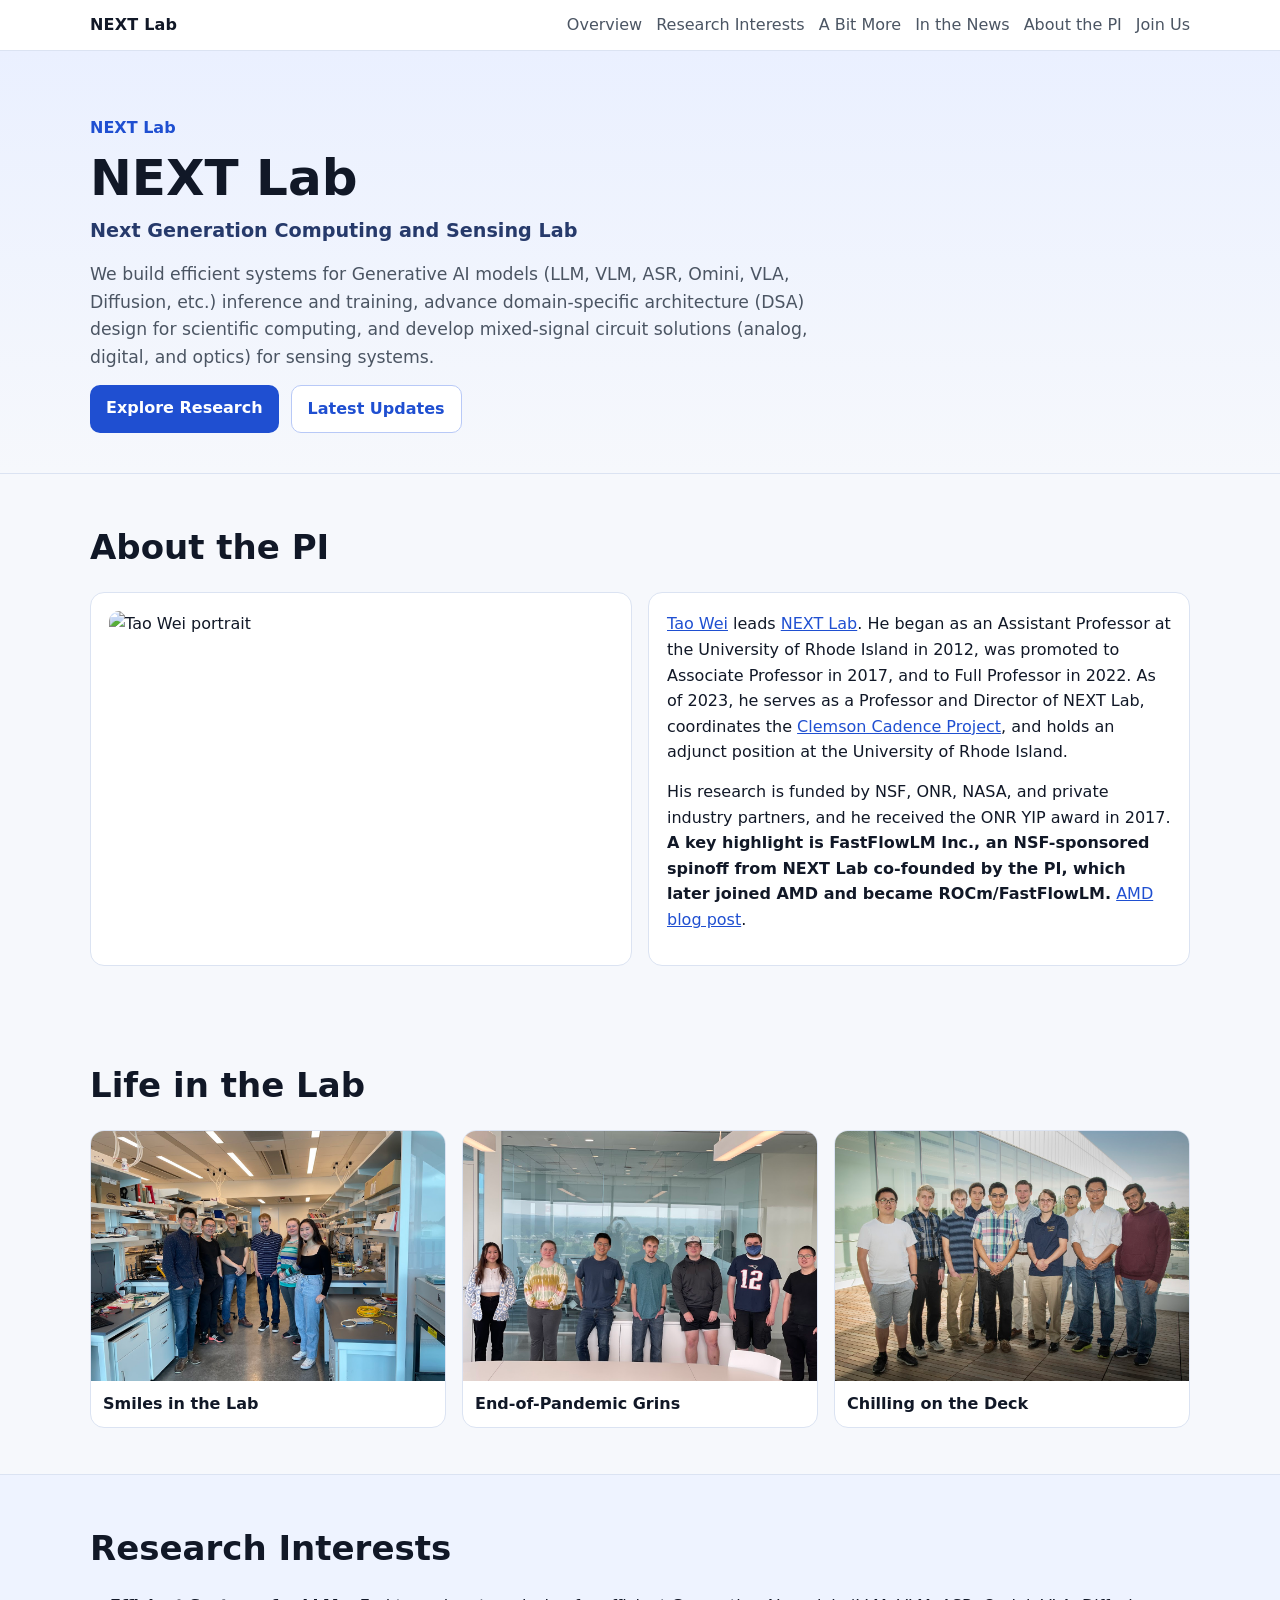
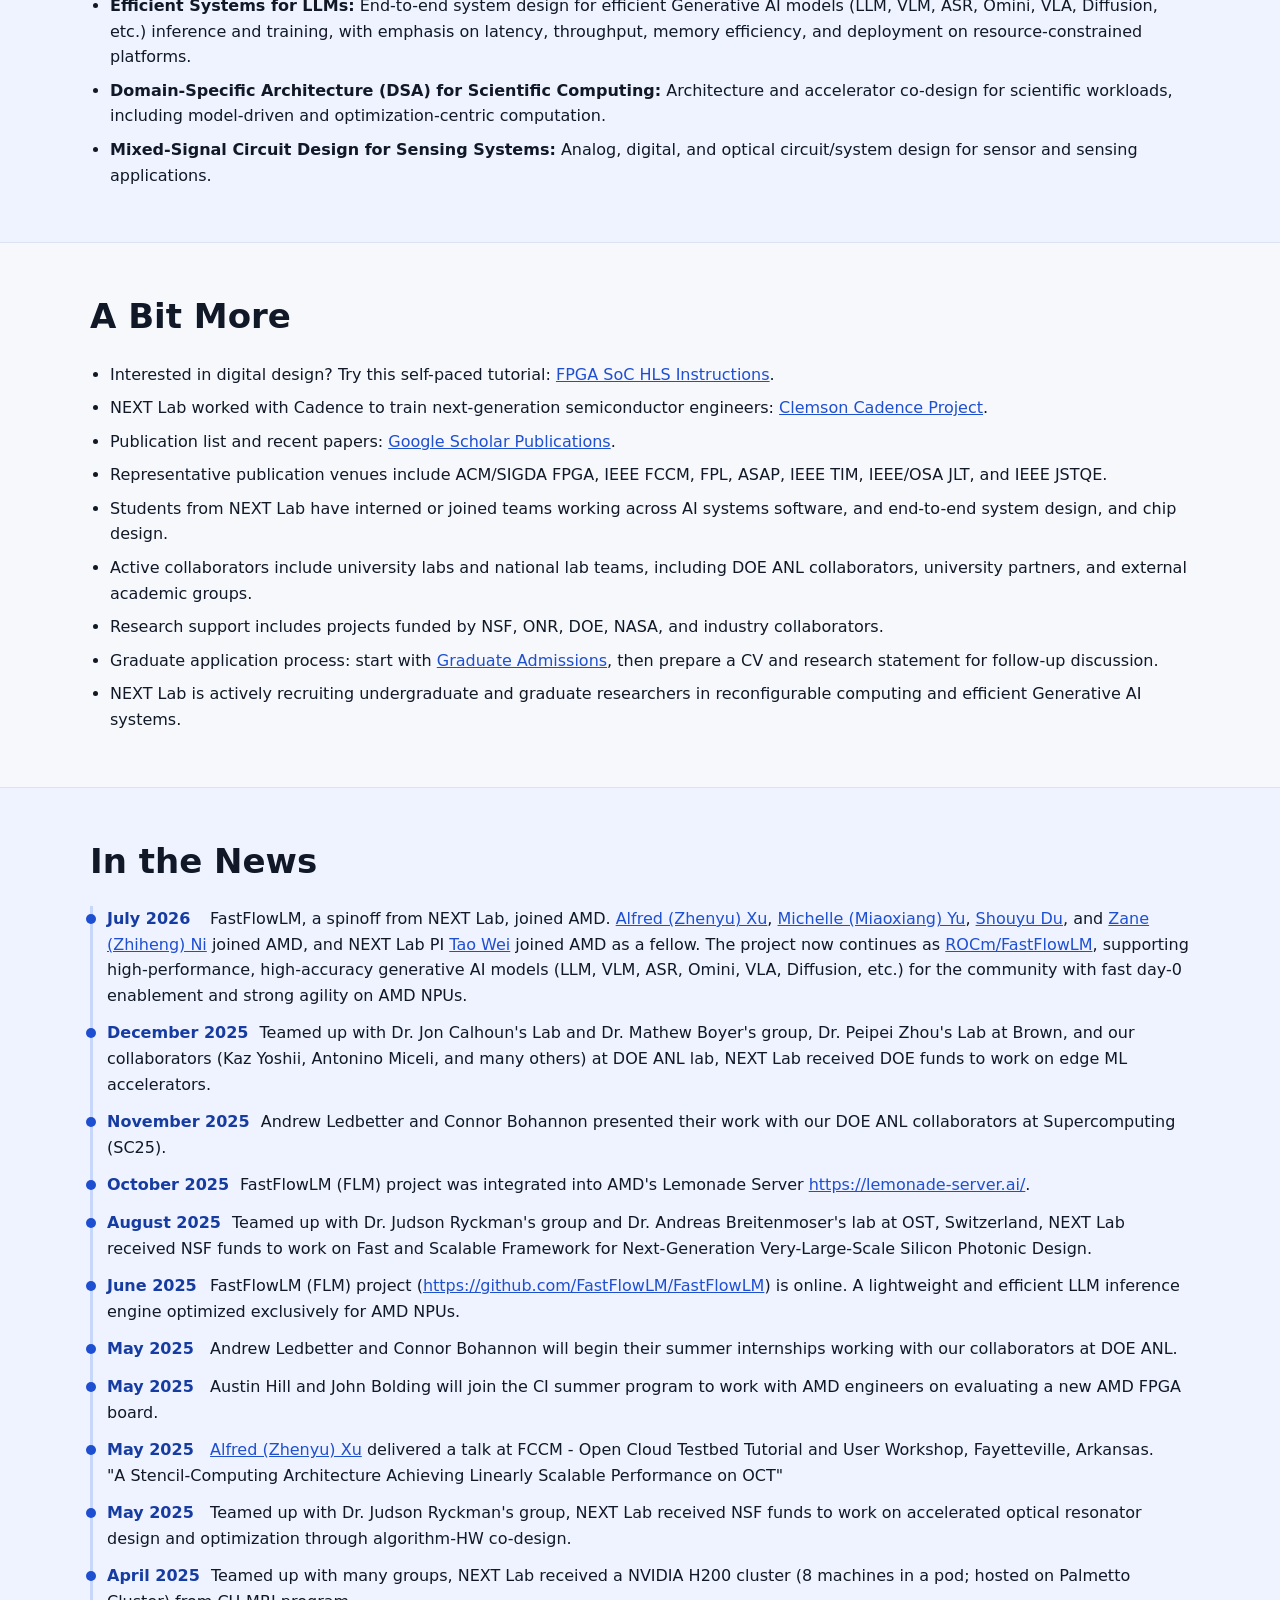
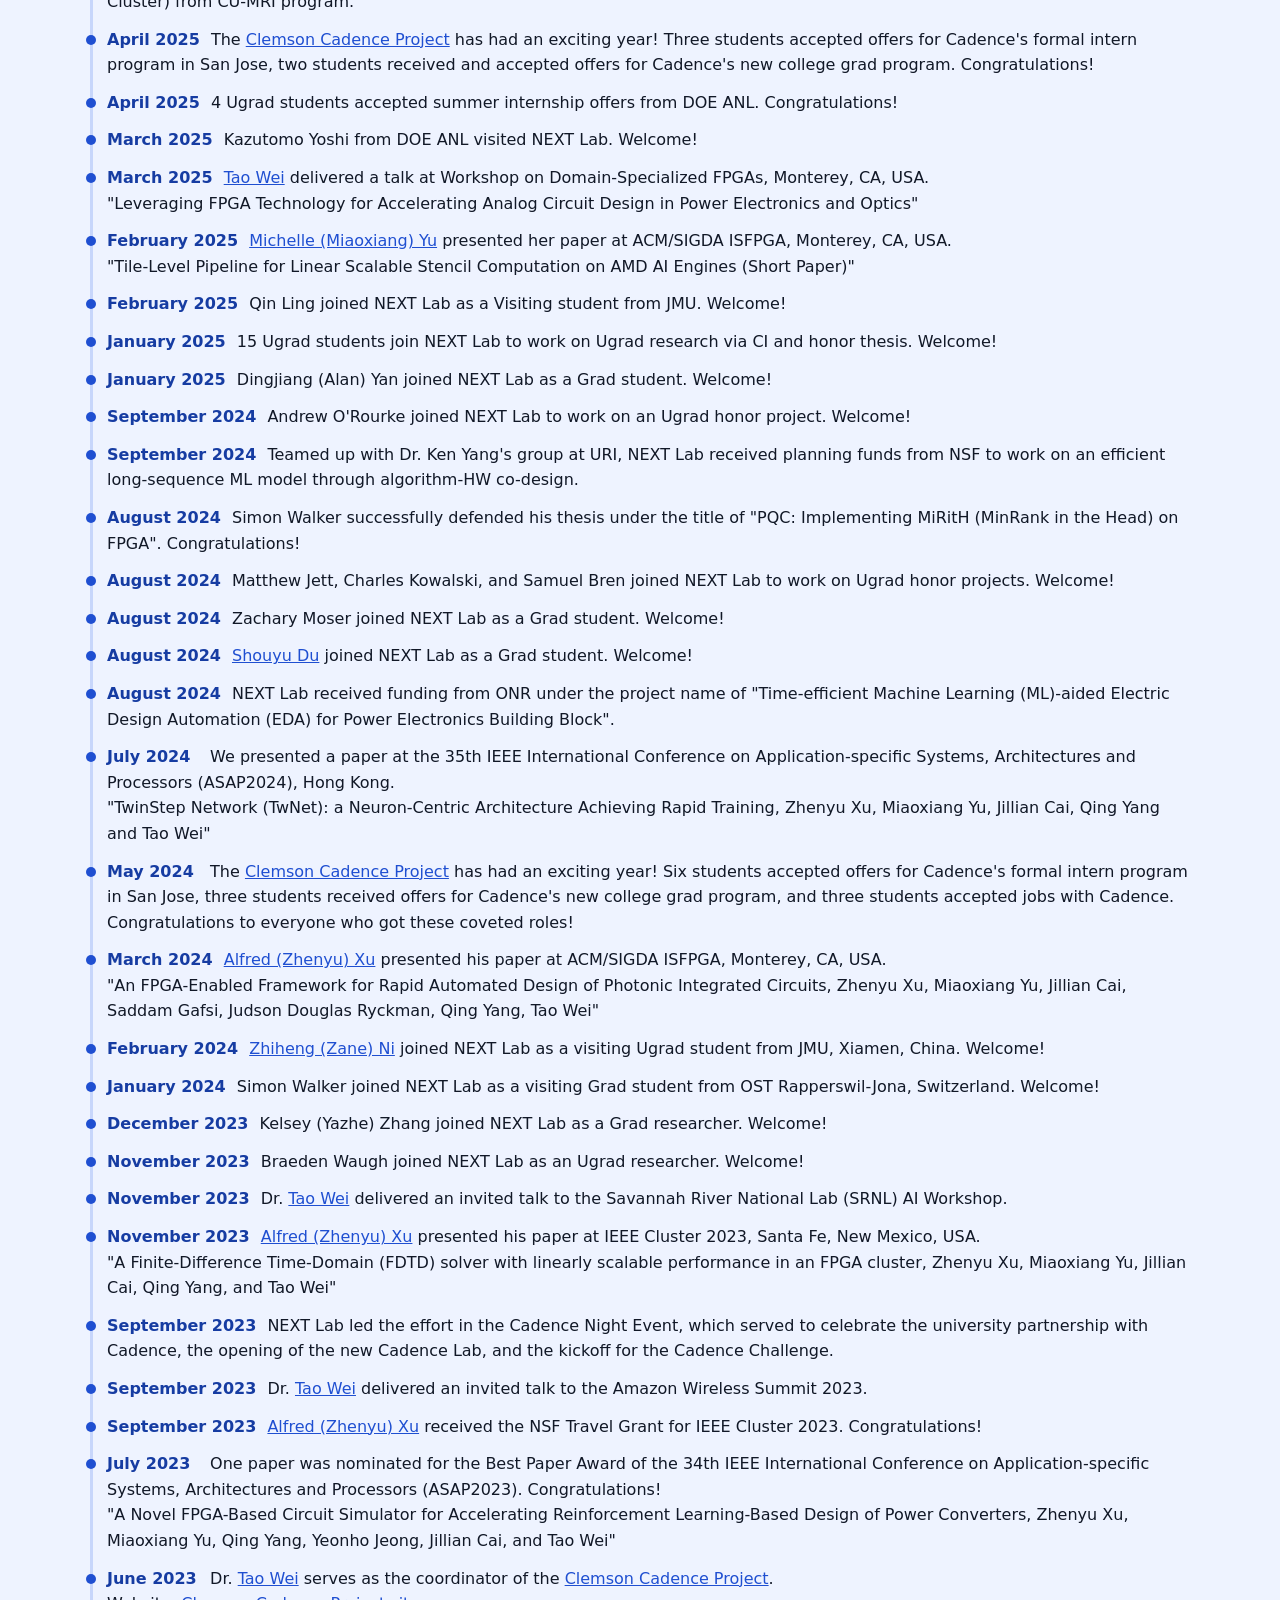
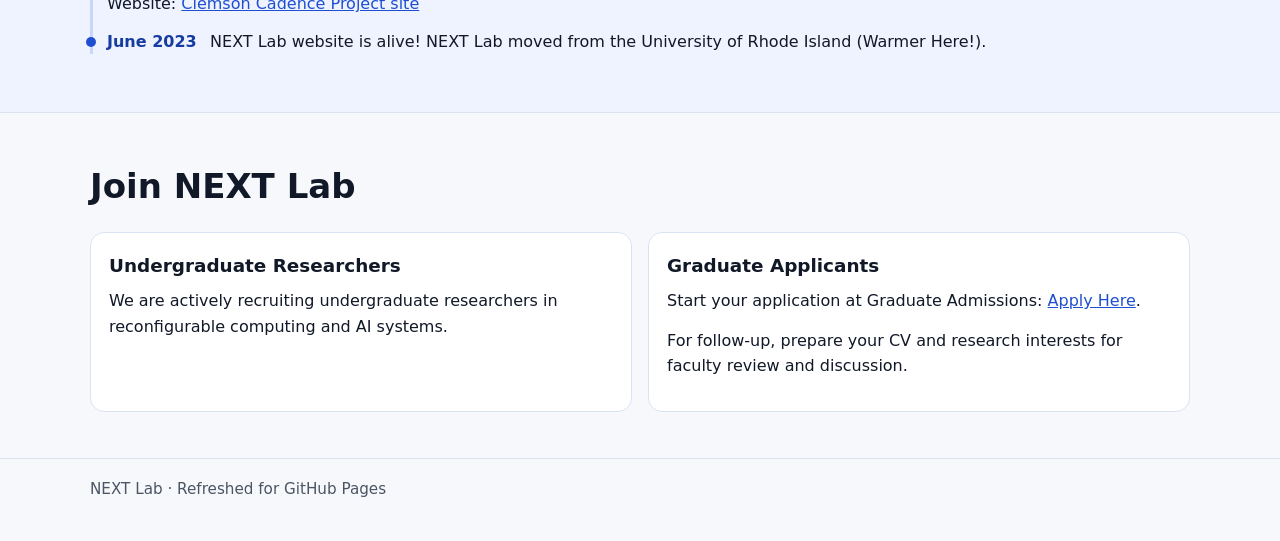
==== public/index.html @ a724c676 "Emphasize FastFlowLM highlight with AMD blog link Co-authored-by: Copilot <223556219+Copilot@users.n" ====
<!doctype html>
<html lang="en">
<head>
  <meta charset="utf-8">
  <meta name="viewport" content="width=device-width, initial-scale=1">
  <title>NEXT Lab | Tao Wei</title>
  <meta name="description" content="NEXT Lab: Next Generation Computing and Sensing Lab.">
  <link rel="stylesheet" href="style.css">
</head>
<body>
  <header class="site-header">
    <div class="container nav-wrap">
      <a class="brand" href="index.html">NEXT Lab</a>
      <nav class="site-nav" aria-label="Main navigation">
        <a href="#overview">Overview</a>
        <a href="#research-interests">Research Interests</a>
        <a href="#more">A Bit More</a>
        <a href="#news">In the News</a>
        <a href="#about-pi">About the PI</a>
        <a href="#join">Join Us</a>
      </nav>
    </div>
  </header>

  <main>
    <section class="hero" id="overview">
      <div class="container">
        <p class="eyebrow">NEXT Lab</p>
        <h1>NEXT Lab</h1>
        <p class="hero-subtitle">Next Generation Computing and Sensing Lab</p>
        <p class="lead">
          We build efficient systems for Generative AI models (LLM, VLM, ASR, Omini, VLA, Diffusion, etc.) inference and training, advance domain-specific
          architecture (DSA) design for scientific computing, and develop mixed-signal
          circuit solutions (analog, digital, and optics) for sensing systems.
        </p>
        <div class="cta-row">
          <a class="btn btn-primary" href="#research-interests">Explore Research</a>
          <a class="btn btn-secondary" href="#news">Latest Updates</a>
        </div>
      </div>
    </section>

    <section class="section" id="about-pi">
      <div class="container">
        <h2>About the PI</h2>
        <div class="grid cards-2">
          <article class="card">
            <img src="https://www.clemson.edu/cecas/departments/ece/images/faculty/indexpics/wei-tao.jpg" alt="Tao Wei portrait" style="max-width:220px;height:auto;border-radius:10px;">
          </article>
          <article class="card">
            <p>
              <a href="https://www.linkedin.com/in/tao-wei-734a121b/">Tao Wei</a> leads <a href="#overview">NEXT Lab</a>.
              He began as an Assistant Professor at the University of Rhode Island in 2012, was promoted to Associate Professor in 2017, and to Full Professor in 2022.
              As of 2023, he serves as a Professor and Director of NEXT Lab, coordinates the <a href="https://clemsoncadenceproject.github.io/">Clemson Cadence Project</a>,
              and holds an adjunct position at the University of Rhode Island.
            </p>
            <p>
              His research is funded by NSF, ONR, NASA, and private industry partners, and he received the ONR YIP award in 2017.
              <strong>A key highlight is FastFlowLM Inc., an NSF-sponsored spinoff from NEXT Lab co-founded by the PI, which later joined AMD and became ROCm/FastFlowLM.</strong>
              <a href="https://www.amd.com/en/blogs/2026/fastflowlm-joins-amd-to-advance-ai-inference.html">AMD blog post</a>.
            </p>
          </article>
        </div>
      </div>
    </section>

    <section class="section">
      <div class="container">
        <h2>Life in the Lab</h2>
        <div class="gallery-grid">
          <figure class="photo-card">
            <img src="images/smiles-in-the-lab.jpg" alt="NEXT Lab members smiling in the lab">
            <figcaption>Smiles in the Lab</figcaption>
          </figure>
          <figure class="photo-card">
            <img src="images/end-of-pandemic-grins.jpg" alt="NEXT Lab group photo: end-of-pandemic grins">
            <figcaption>End-of-Pandemic Grins</figcaption>
          </figure>
          <figure class="photo-card">
            <img src="images/chilling-on-the-deck.jpg" alt="NEXT Lab members gathering on an outdoor deck">
            <figcaption>Chilling on the Deck</figcaption>
          </figure>
        </div>
      </div>
    </section>

    <section class="section section-muted" id="research-interests">
      <div class="container">
        <h2>Research Interests</h2>
        <ul class="feature-list">
          <li>
            <strong>Efficient Systems for LLMs:</strong>
            End-to-end system design for efficient Generative AI models (LLM, VLM, ASR, Omini, VLA, Diffusion, etc.) inference and training,
            with emphasis on latency, throughput, memory efficiency, and deployment on resource-constrained platforms.
          </li>
          <li>
            <strong>Domain-Specific Architecture (DSA) for Scientific Computing:</strong>
            Architecture and accelerator co-design for scientific workloads, including model-driven and optimization-centric computation.
          </li>
          <li>
            <strong>Mixed-Signal Circuit Design for Sensing Systems:</strong>
            Analog, digital, and optical circuit/system design for sensor and sensing applications.
          </li>
        </ul>
      </div>
    </section>

    <section class="section" id="more">
      <div class="container">
        <h2>A Bit More</h2>
        <ul class="feature-list">
          <li>
            Interested in digital design? Try this self-paced tutorial:
            <a href="https://wei-nextlab.github.io/ParallelProgrammingLabs/">FPGA SoC HLS Instructions</a>.
          </li>
          <li>
            NEXT Lab worked with Cadence to train next-generation semiconductor engineers:
            <a href="https://clemsoncadenceproject.github.io/">Clemson Cadence Project</a>.
          </li>
          <li>
            Publication list and recent papers:
            <a href="https://scholar.google.com/citations?hl=en&user=SsgrItsAAAAJ&view_op=list_works&sortby=pubdate">Google Scholar Publications</a>.
          </li>
          <li>
            Representative publication venues include ACM/SIGDA FPGA, IEEE FCCM, FPL, ASAP, IEEE TIM, IEEE/OSA JLT, and IEEE JSTQE.
          </li>
          <li>
            Students from NEXT Lab have interned or joined teams working across AI systems software, and end-to-end system design, and chip design.
          </li>
          <li>
            Active collaborators include university labs and national lab teams,
            including DOE ANL collaborators, university partners, and external academic groups.
          </li>
          <li>
            Research support includes projects funded by NSF, ONR, DOE, NASA, and industry collaborators.
          </li>
          <li>
            Graduate application process:
            start with
            <a href="contact.html">Graduate Admissions</a>,
            then prepare a CV and research statement for follow-up discussion.
          </li>
          <li>
            NEXT Lab is actively recruiting undergraduate and graduate researchers in reconfigurable computing
            and efficient Generative AI systems.
          </li>
        </ul>
      </div>
    </section>

    <section class="section section-muted" id="news">
      <div class="container">
        <h2>In the News</h2>
        <ul class="timeline">
          <li>
            <span class="time">July 2026</span>
            FastFlowLM, a spinoff from NEXT Lab, joined AMD. <a href="https://www.linkedin.com/in/zhenyu-xu-327bb71b4/">Alfred (Zhenyu) Xu</a>, <a href="https://www.linkedin.com/in/miaoxiang-yu-231a3b22b/">Michelle (Miaoxiang) Yu</a>, <a href="https://www.linkedin.com/in/shouyu-du-4088341b5/">Shouyu Du</a>, and <a href="https://www.linkedin.com/in/zhiheng-ni-51b755386/">Zane (Zhiheng) Ni</a> joined AMD, and NEXT Lab PI <a href="https://www.linkedin.com/in/tao-wei-734a121b/">Tao Wei</a> joined AMD as a fellow. The project now continues as <a href="https://github.com/FastFlowLM/FastFlowLM">ROCm/FastFlowLM</a>, supporting high-performance, high-accuracy generative AI models (LLM, VLM, ASR, Omini, VLA, Diffusion, etc.) for the community with fast day-0 enablement and strong agility on AMD NPUs.
          </li>
          <li>
            <span class="time">December 2025</span>
            Teamed up with Dr. Jon Calhoun's Lab and Dr. Mathew Boyer's group, Dr. Peipei Zhou's Lab at Brown, and our collaborators (Kaz Yoshii, Antonino Miceli, and many others) at DOE ANL lab, NEXT Lab received DOE funds to work on edge ML accelerators.
          </li>
          <li>
            <span class="time">November 2025</span>
            Andrew Ledbetter and Connor Bohannon presented their work with our DOE ANL collaborators at Supercomputing (SC25).
          </li>
          <li>
            <span class="time">October 2025</span>
            FastFlowLM (FLM) project was integrated into AMD's Lemonade Server <a href="https://lemonade-server.ai/">https://lemonade-server.ai/</a>.
          </li>
          <li>
            <span class="time">August 2025</span>
            Teamed up with Dr. Judson Ryckman's group and Dr. Andreas Breitenmoser's lab at OST, Switzerland, NEXT Lab received NSF funds to work on Fast and Scalable Framework for Next-Generation Very-Large-Scale Silicon Photonic Design.
          </li>
          <li>
            <span class="time">June 2025</span>
            FastFlowLM (FLM) project (<a href="https://github.com/FastFlowLM/FastFlowLM">https://github.com/FastFlowLM/FastFlowLM</a>) is online. A lightweight and efficient LLM inference engine optimized exclusively for AMD NPUs.
          </li>
          <li>
            <span class="time">May 2025</span>
            Andrew Ledbetter and Connor Bohannon will begin their summer internships working with our collaborators at DOE ANL.
          </li>
          <li>
            <span class="time">May 2025</span>
            Austin Hill and John Bolding will join the CI summer program to work with AMD engineers on evaluating a new AMD FPGA board.
          </li>
          <li>
            <span class="time">May 2025</span>
            <a href="https://www.linkedin.com/in/zhenyu-xu-327bb71b4/">Alfred (Zhenyu) Xu</a> delivered a talk at FCCM - Open Cloud Testbed Tutorial and User Workshop, Fayetteville, Arkansas.<br>
            "A Stencil-Computing Architecture Achieving Linearly Scalable Performance on OCT"
          </li>
          <li>
            <span class="time">May 2025</span>
            Teamed up with Dr. Judson Ryckman's group, NEXT Lab received NSF funds to work on accelerated optical resonator design and optimization through algorithm-HW co-design.
          </li>
          <li>
            <span class="time">April 2025</span>
            Teamed up with many groups, NEXT Lab received a NVIDIA H200 cluster (8 machines in a pod; hosted on Palmetto Cluster) from CU-MRI program.
          </li>
          <li>
            <span class="time">April 2025</span>
            The <a href="https://clemsoncadenceproject.github.io/">Clemson Cadence Project</a> has had an exciting year! Three students accepted offers for Cadence's formal intern program in San Jose, two students received and accepted offers for Cadence's new college grad program. Congratulations!
          </li>
          <li>
            <span class="time">April 2025</span>
            4 Ugrad students accepted summer internship offers from DOE ANL. Congratulations!
          </li>
          <li>
            <span class="time">March 2025</span>
            Kazutomo Yoshi from DOE ANL visited NEXT Lab. Welcome!
          </li>
          <li>
            <span class="time">March 2025</span>
            <a href="https://www.linkedin.com/in/tao-wei-734a121b/">Tao Wei</a> delivered a talk at Workshop on Domain-Specialized FPGAs, Monterey, CA, USA.<br>
            "Leveraging FPGA Technology for Accelerating Analog Circuit Design in Power Electronics and Optics"
          </li>
          <li>
            <span class="time">February 2025</span>
            <a href="https://www.linkedin.com/in/miaoxiang-yu-231a3b22b/">Michelle (Miaoxiang) Yu</a> presented her paper at ACM/SIGDA ISFPGA, Monterey, CA, USA.<br>
            "Tile-Level Pipeline for Linear Scalable Stencil Computation on AMD AI Engines (Short Paper)"
          </li>
          <li>
            <span class="time">February 2025</span>
            Qin Ling joined NEXT Lab as a Visiting student from JMU. Welcome!
          </li>
          <li>
            <span class="time">January 2025</span>
            15 Ugrad students join NEXT Lab to work on Ugrad research via CI and honor thesis. Welcome!
          </li>
          <li>
            <span class="time">January 2025</span>
            Dingjiang (Alan) Yan joined NEXT Lab as a Grad student. Welcome!
          </li>
          <li>
            <span class="time">September 2024</span>
            Andrew O'Rourke joined NEXT Lab to work on an Ugrad honor project. Welcome!
          </li>
          <li>
            <span class="time">September 2024</span>
            Teamed up with Dr. Ken Yang's group at URI, NEXT Lab received planning funds from NSF to work on an efficient long-sequence ML model through algorithm-HW co-design.
          </li>
          <li>
            <span class="time">August 2024</span>
            Simon Walker successfully defended his thesis under the title of "PQC: Implementing MiRitH (MinRank in the Head) on FPGA". Congratulations!
          </li>
          <li>
            <span class="time">August 2024</span>
            Matthew Jett, Charles Kowalski, and Samuel Bren joined NEXT Lab to work on Ugrad honor projects. Welcome!
          </li>
          <li>
            <span class="time">August 2024</span>
            Zachary Moser joined NEXT Lab as a Grad student. Welcome!
          </li>
          <li>
            <span class="time">August 2024</span>
            <a href="https://www.linkedin.com/in/shouyu-du-4088341b5/">Shouyu Du</a> joined NEXT Lab as a Grad student. Welcome!
          </li>
          <li>
            <span class="time">August 2024</span>
            NEXT Lab received funding from ONR under the project name of "Time-efficient Machine Learning (ML)-aided Electric Design Automation (EDA) for Power Electronics Building Block".
          </li>
          <li>
            <span class="time">July 2024</span>
            We presented a paper at the 35th IEEE International Conference on Application-specific Systems, Architectures and Processors (ASAP2024), Hong Kong.<br>
            "TwinStep Network (TwNet): a Neuron-Centric Architecture Achieving Rapid Training, Zhenyu Xu, Miaoxiang Yu, Jillian Cai, Qing Yang and Tao Wei"
          </li>
          <li>
            <span class="time">May 2024</span>
            The <a href="https://clemsoncadenceproject.github.io/">Clemson Cadence Project</a> has had an exciting year! Six students accepted offers for Cadence's formal intern program in San Jose, three students received offers for Cadence's new college grad program, and three students accepted jobs with Cadence. Congratulations to everyone who got these coveted roles!
          </li>
          <li>
            <span class="time">March 2024</span>
            <a href="https://www.linkedin.com/in/zhenyu-xu-327bb71b4/">Alfred (Zhenyu) Xu</a> presented his paper at ACM/SIGDA ISFPGA, Monterey, CA, USA.<br>
            "An FPGA-Enabled Framework for Rapid Automated Design of Photonic Integrated Circuits, Zhenyu Xu, Miaoxiang Yu, Jillian Cai, Saddam Gafsi, Judson Douglas Ryckman, Qing Yang, Tao Wei"
          </li>
          <li>
            <span class="time">February 2024</span>
            <a href="https://www.linkedin.com/in/zhiheng-ni-51b755386/">Zhiheng (Zane) Ni</a> joined NEXT Lab as a visiting Ugrad student from JMU, Xiamen, China. Welcome!
          </li>
          <li>
            <span class="time">January 2024</span>
            Simon Walker joined NEXT Lab as a visiting Grad student from OST Rapperswil-Jona, Switzerland. Welcome!
          </li>
          <li>
            <span class="time">December 2023</span>
            Kelsey (Yazhe) Zhang joined NEXT Lab as a Grad researcher. Welcome!
          </li>
          <li>
            <span class="time">November 2023</span>
            Braeden Waugh joined NEXT Lab as an Ugrad researcher. Welcome!
          </li>
          <li>
            <span class="time">November 2023</span>
            Dr. <a href="https://www.linkedin.com/in/tao-wei-734a121b/">Tao Wei</a> delivered an invited talk to the Savannah River National Lab (SRNL) AI Workshop.
          </li>
          <li>
            <span class="time">November 2023</span>
            <a href="https://www.linkedin.com/in/zhenyu-xu-327bb71b4/">Alfred (Zhenyu) Xu</a> presented his paper at IEEE Cluster 2023, Santa Fe, New Mexico, USA.<br>
            "A Finite-Difference Time-Domain (FDTD) solver with linearly scalable performance in an FPGA cluster, Zhenyu Xu, Miaoxiang Yu, Jillian Cai, Qing Yang, and Tao Wei"
          </li>
          <li>
            <span class="time">September 2023</span>
            NEXT Lab led the effort in the Cadence Night Event, which served to celebrate the university partnership with Cadence, the opening of the new Cadence Lab, and the kickoff for the Cadence Challenge.
          </li>
          <li>
            <span class="time">September 2023</span>
            Dr. <a href="https://www.linkedin.com/in/tao-wei-734a121b/">Tao Wei</a> delivered an invited talk to the Amazon Wireless Summit 2023.
          </li>
          <li>
            <span class="time">September 2023</span>
            <a href="https://www.linkedin.com/in/zhenyu-xu-327bb71b4/">Alfred (Zhenyu) Xu</a> received the NSF Travel Grant for IEEE Cluster 2023. Congratulations!
          </li>
          <li>
            <span class="time">July 2023</span>
            One paper was nominated for the Best Paper Award of the 34th IEEE International Conference on Application-specific Systems, Architectures and Processors (ASAP2023). Congratulations!<br>
            "A Novel FPGA-Based Circuit Simulator for Accelerating Reinforcement Learning-Based Design of Power Converters, Zhenyu Xu, Miaoxiang Yu, Qing Yang, Yeonho Jeong, Jillian Cai, and Tao Wei"
          </li>
          <li>
            <span class="time">June 2023</span>
            Dr. <a href="https://www.linkedin.com/in/tao-wei-734a121b/">Tao Wei</a> serves as the coordinator of the <a href="https://clemsoncadenceproject.github.io/">Clemson Cadence Project</a>.<br>
            Website: <a href="https://clemsoncadenceproject.github.io/">Clemson Cadence Project site</a>
          </li>
          <li>
            <span class="time">June 2023</span>
            NEXT Lab website is alive! NEXT Lab moved from the University of Rhode Island (Warmer Here!).
          </li>
        </ul>
      </div>
    </section>

    <section class="section" id="join">
      <div class="container">
        <h2>Join NEXT Lab</h2>
        <div class="grid cards-2">
          <article class="card">
            <h3>Undergraduate Researchers</h3>
            <p>We are actively recruiting undergraduate researchers in reconfigurable computing and AI systems.</p>
          </article>
          <article class="card">
            <h3>Graduate Applicants</h3>
            <p>
              Start your application at Graduate Admissions:
              <a href="contact.html">Apply Here</a>.
            </p>
            <p>
              For follow-up, prepare your CV and research interests for faculty review and discussion.
            </p>
          </article>
        </div>
      </div>
    </section>
  </main>

  <footer class="site-footer">
    <div class="container">
      <p>NEXT Lab · Refreshed for GitHub Pages</p>
    </div>
  </footer>
</body>
</html>
---- public/style.css ----
:root {
  --bg: #f6f8fc;
  --surface: #ffffff;
  --surface-alt: #eef3ff;
  --text: #111827;
  --muted: #4b5563;
  --border: #dbe3f2;
  --primary: #1f4fd1;
  --primary-dark: #163ca2;
}

* {
  box-sizing: border-box;
}

html, body {
  margin: 0;
  padding: 0;
}

body {
  font-family: Inter, system-ui, -apple-system, "Segoe UI", Roboto, Arial, sans-serif;
  background: var(--bg);
  color: var(--text);
  line-height: 1.6;
}

.container {
  width: min(1100px, 92%);
  margin: 0 auto;
}

.site-header {
  position: sticky;
  top: 0;
  z-index: 20;
  background: rgba(255, 255, 255, 0.94);
  backdrop-filter: blur(6px);
  border-bottom: 1px solid var(--border);
}

.nav-wrap {
  display: flex;
  align-items: center;
  justify-content: space-between;
  gap: 20px;
  padding: 12px 0;
}

.brand {
  font-weight: 750;
  color: var(--text);
  text-decoration: none;
  letter-spacing: 0.2px;
}

.site-nav {
  display: flex;
  flex-wrap: wrap;
  gap: 14px;
}

.site-nav a {
  color: var(--muted);
  text-decoration: none;
  font-weight: 500;
}

.site-nav a:hover {
  color: var(--primary);
}

.hero {
  padding: 64px 0 40px;
  background: linear-gradient(180deg, #eaf0ff 0%, var(--bg) 100%);
  border-bottom: 1px solid var(--border);
}

.eyebrow {
  color: var(--primary);
  font-weight: 700;
  margin: 0 0 10px;
}

h1 {
  font-size: clamp(30px, 5vw, 50px);
  line-height: 1.12;
  margin: 0 0 14px;
}

h2 {
  font-size: clamp(24px, 3.2vw, 34px);
  margin: 0 0 18px;
}

h3 {
  font-size: 1.15rem;
  margin: 0 0 8px;
}

p {
  margin: 0 0 14px;
}

.lead {
  max-width: 760px;
  color: var(--muted);
  font-size: 1.08rem;
}

.hero-subtitle {
  margin-top: -4px;
  font-size: 1.2rem;
  font-weight: 600;
  color: #263a6b;
}

.cta-row {
  display: flex;
  flex-wrap: wrap;
  gap: 12px;
  margin-top: 12px;
}

.btn {
  display: inline-block;
  border-radius: 10px;
  padding: 10px 16px;
  font-weight: 650;
  text-decoration: none;
}

.btn-primary {
  background: var(--primary);
  color: #fff;
}

.btn-primary:hover {
  background: var(--primary-dark);
}

.btn-secondary {
  background: #fff;
  color: var(--primary);
  border: 1px solid #b8c9f7;
}

.section {
  padding: 46px 0;
}

.section-muted {
  background: var(--surface-alt);
  border-top: 1px solid var(--border);
  border-bottom: 1px solid var(--border);
}

.grid {
  display: grid;
  gap: 16px;
}

.cards-3 {
  grid-template-columns: repeat(3, minmax(0, 1fr));
}

.cards-2 {
  grid-template-columns: repeat(2, minmax(0, 1fr));
}

.card {
  background: var(--surface);
  border: 1px solid var(--border);
  border-radius: 14px;
  padding: 18px;
}

.card-link {
  color: inherit;
  text-decoration: none;
  transition: transform 0.16s ease, box-shadow 0.16s ease;
}

.card-link:hover {
  transform: translateY(-1px);
  box-shadow: 0 6px 18px rgba(31, 79, 209, 0.11);
}

.feature-list {
  margin: 0;
  padding-left: 20px;
}

.feature-list li {
  margin-bottom: 8px;
}

.gallery-grid {
  display: grid;
  grid-template-columns: repeat(3, minmax(0, 1fr));
  gap: 16px;
}

.photo-card {
  margin: 0;
  background: var(--surface);
  border: 1px solid var(--border);
  border-radius: 14px;
  overflow: hidden;
}

.photo-card img {
  display: block;
  width: 100%;
  height: 250px;
  object-fit: cover;
}

.photo-card figcaption {
  padding: 10px 12px;
  font-weight: 600;
}

.timeline {
  margin: 8px 0 0;
  padding: 0;
  list-style: none;
  border-left: 3px solid #c7d6fb;
}

.timeline li {
  position: relative;
  margin: 0 0 12px;
  padding: 0 0 0 14px;
}

.timeline li::before {
  content: "";
  position: absolute;
  left: -7px;
  top: 8px;
  width: 10px;
  height: 10px;
  border-radius: 50%;
  background: var(--primary);
}

.timeline .time {
  display: inline-block;
  min-width: 92px;
  margin-right: 6px;
  color: var(--primary-dark);
  font-weight: 700;
}

.content {
  padding: 36px 0 54px;
}

.content .intro {
  color: var(--muted);
  max-width: 820px;
}

.list-clean {
  margin: 0;
  padding-left: 22px;
}

.list-clean li {
  margin-bottom: 8px;
}

.site-footer {
  border-top: 1px solid var(--border);
  padding: 18px 0 26px;
  color: var(--muted);
  font-size: 0.95rem;
}

.breadcrumbs {
  margin: 10px 0 24px;
}

.breadcrumbs a {
  text-decoration: none;
  color: var(--primary);
}

a {
  color: var(--primary);
}

@media (max-width: 900px) {
  .cards-3 {
    grid-template-columns: 1fr;
  }

  .cards-2 {
    grid-template-columns: 1fr;
  }

  .gallery-grid {
    grid-template-columns: 1fr;
  }

  .photo-card img {
    height: 220px;
  }
}
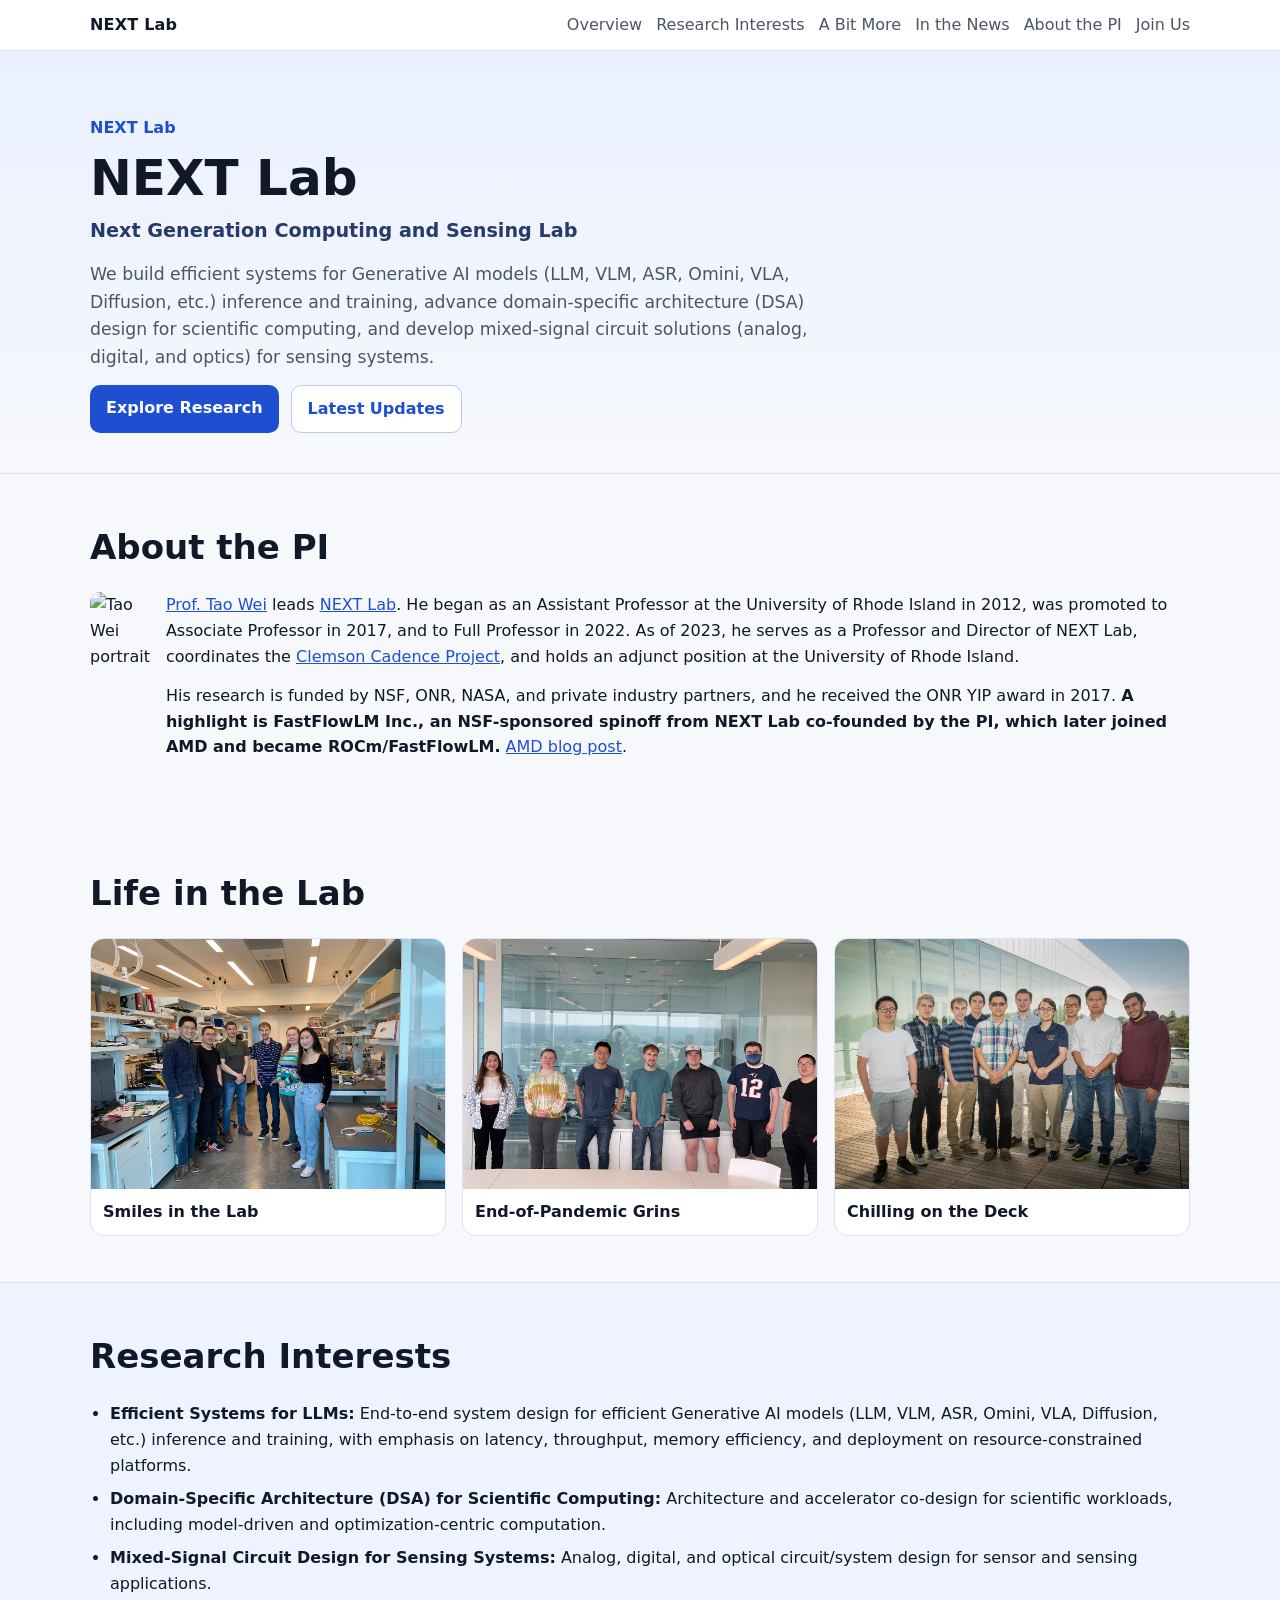
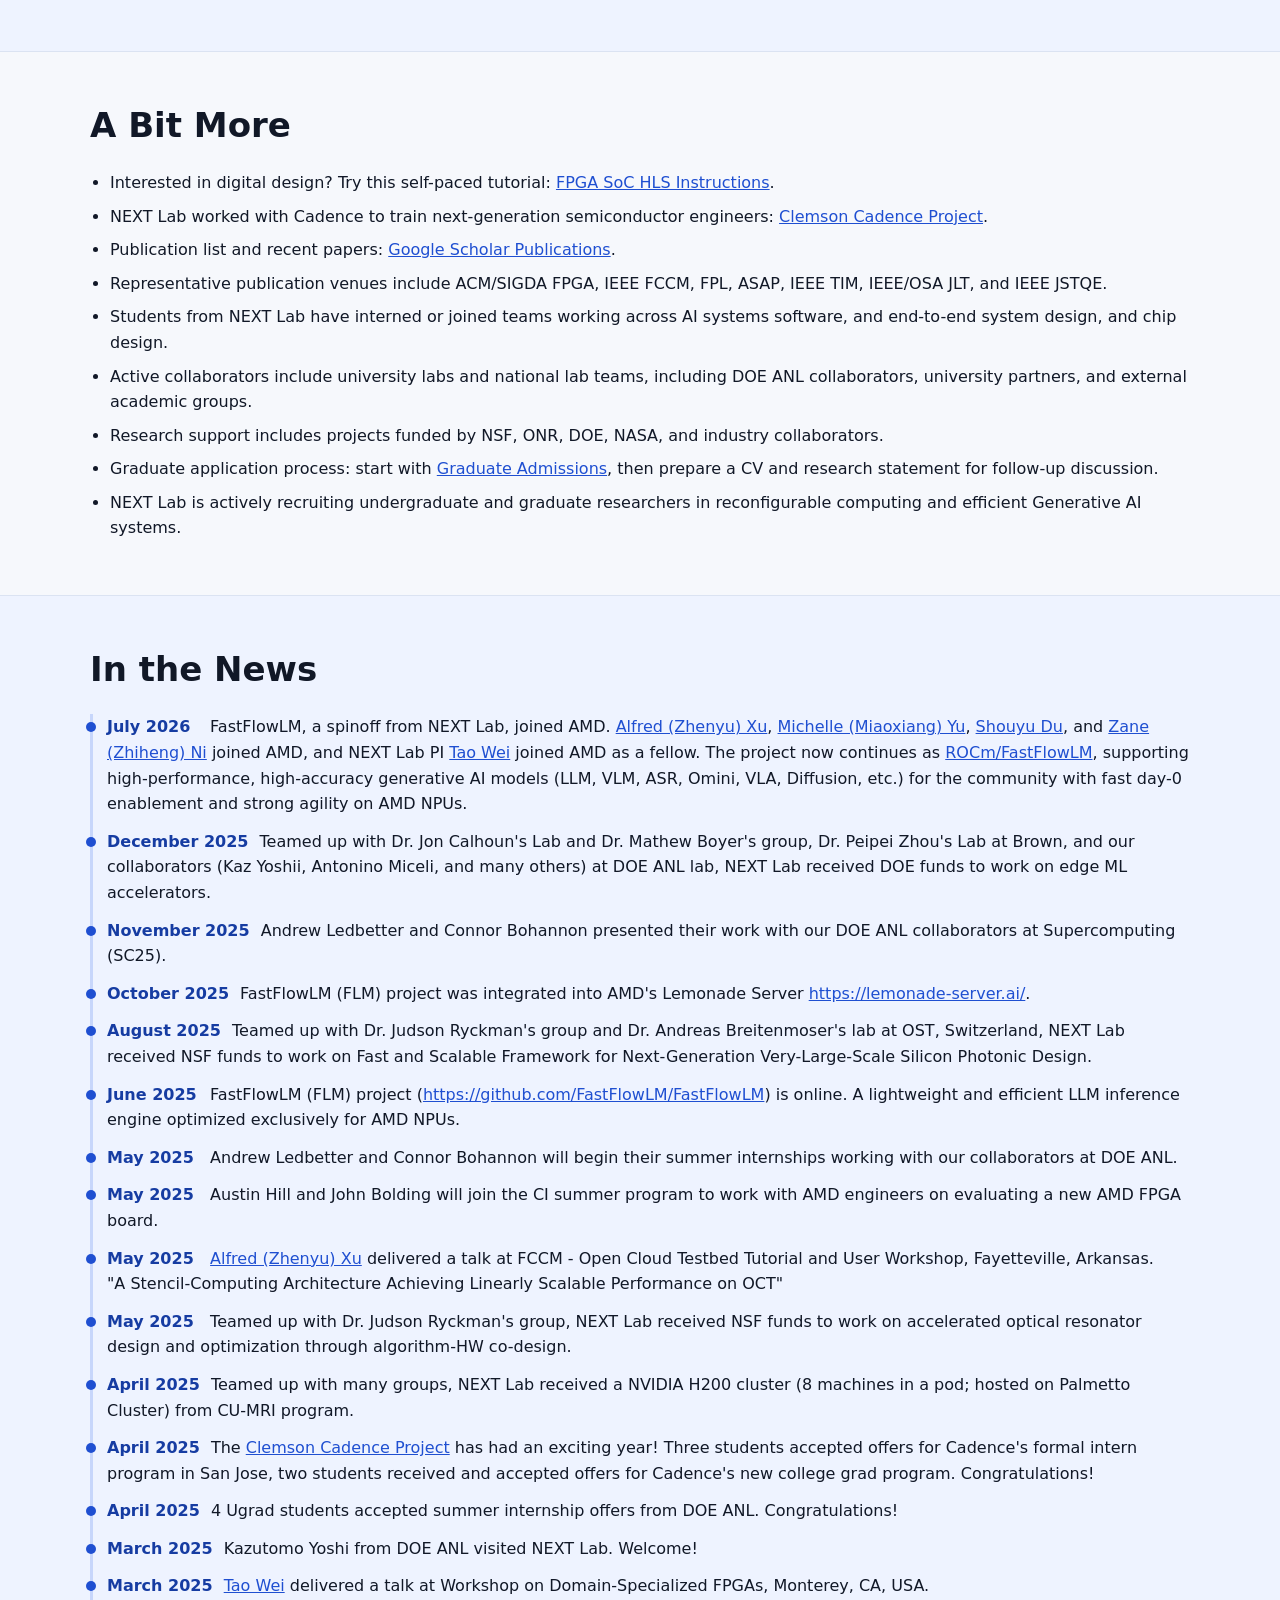
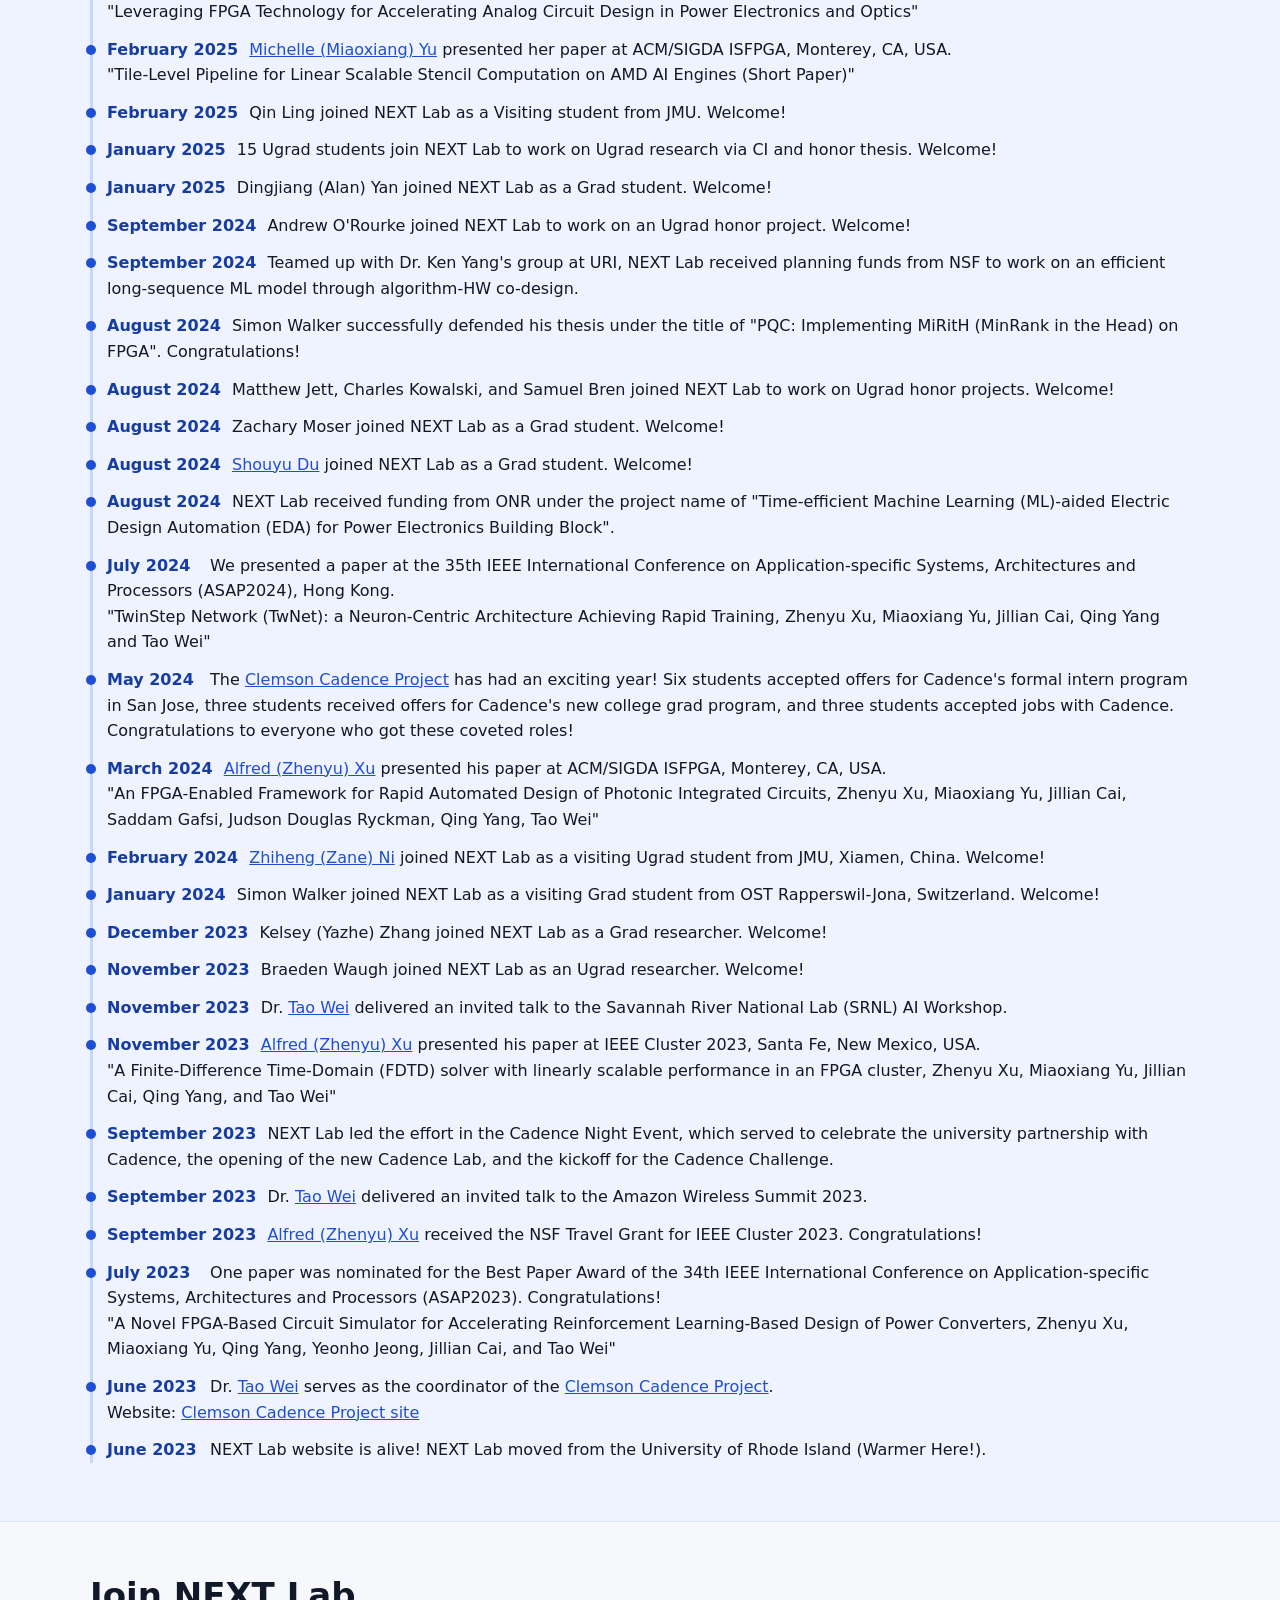
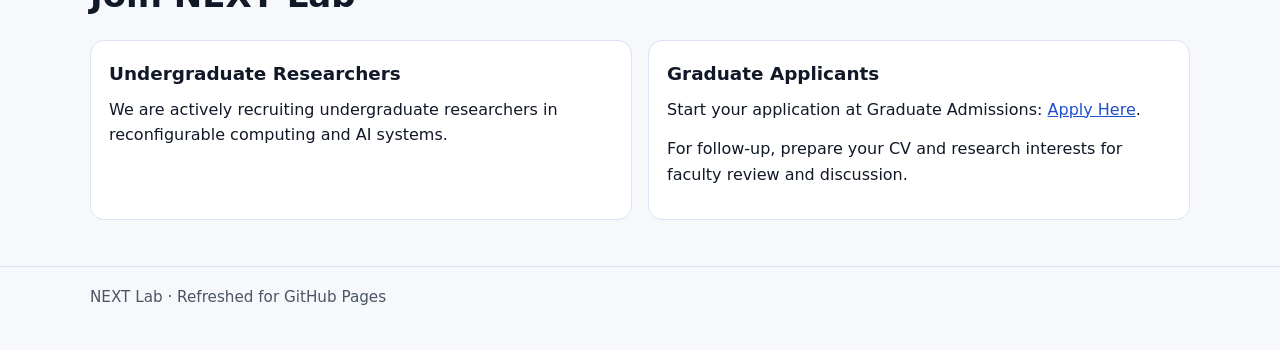
==== commit bd027452: "Tighten PI layout and wording Co-authored-by: Copilot <223556219+Copilot@users.noreply.github.com>" ====
--- a/public/index.html
+++ b/public/index.html
@@ -43,23 +43,23 @@
     <section class="section" id="about-pi">
       <div class="container">
         <h2>About the PI</h2>
-        <div class="grid cards-2">
-          <article class="card">
-            <img src="https://www.clemson.edu/cecas/departments/ece/images/faculty/indexpics/wei-tao.jpg" alt="Tao Wei portrait" style="max-width:220px;height:auto;border-radius:10px;">
-          </article>
-          <article class="card">
+        <div style="display:flex;gap:16px;align-items:flex-start;">
+          <div>
+            <img src="https://www.clemson.edu/cecas/departments/ece/images/faculty/indexpics/wei-tao.jpg" alt="Tao Wei portrait" style="width:140px;height:auto;border-radius:10px;">
+          </div>
+          <div>
             <p>
-              <a href="https://www.linkedin.com/in/tao-wei-734a121b/">Tao Wei</a> leads <a href="#overview">NEXT Lab</a>.
+              <a href="https://www.linkedin.com/in/tao-wei-734a121b/">Prof. Tao Wei</a> leads <a href="#overview">NEXT Lab</a>.
               He began as an Assistant Professor at the University of Rhode Island in 2012, was promoted to Associate Professor in 2017, and to Full Professor in 2022.
               As of 2023, he serves as a Professor and Director of NEXT Lab, coordinates the <a href="https://clemsoncadenceproject.github.io/">Clemson Cadence Project</a>,
               and holds an adjunct position at the University of Rhode Island.
             </p>
             <p>
               His research is funded by NSF, ONR, NASA, and private industry partners, and he received the ONR YIP award in 2017.
-              <strong>A key highlight is FastFlowLM Inc., an NSF-sponsored spinoff from NEXT Lab co-founded by the PI, which later joined AMD and became ROCm/FastFlowLM.</strong>
+              <strong>A highlight is FastFlowLM Inc., an NSF-sponsored spinoff from NEXT Lab co-founded by the PI, which later joined AMD and became ROCm/FastFlowLM.</strong>
               <a href="https://www.amd.com/en/blogs/2026/fastflowlm-joins-amd-to-advance-ai-inference.html">AMD blog post</a>.
             </p>
-          </article>
+          </div>
         </div>
       </div>
     </section>
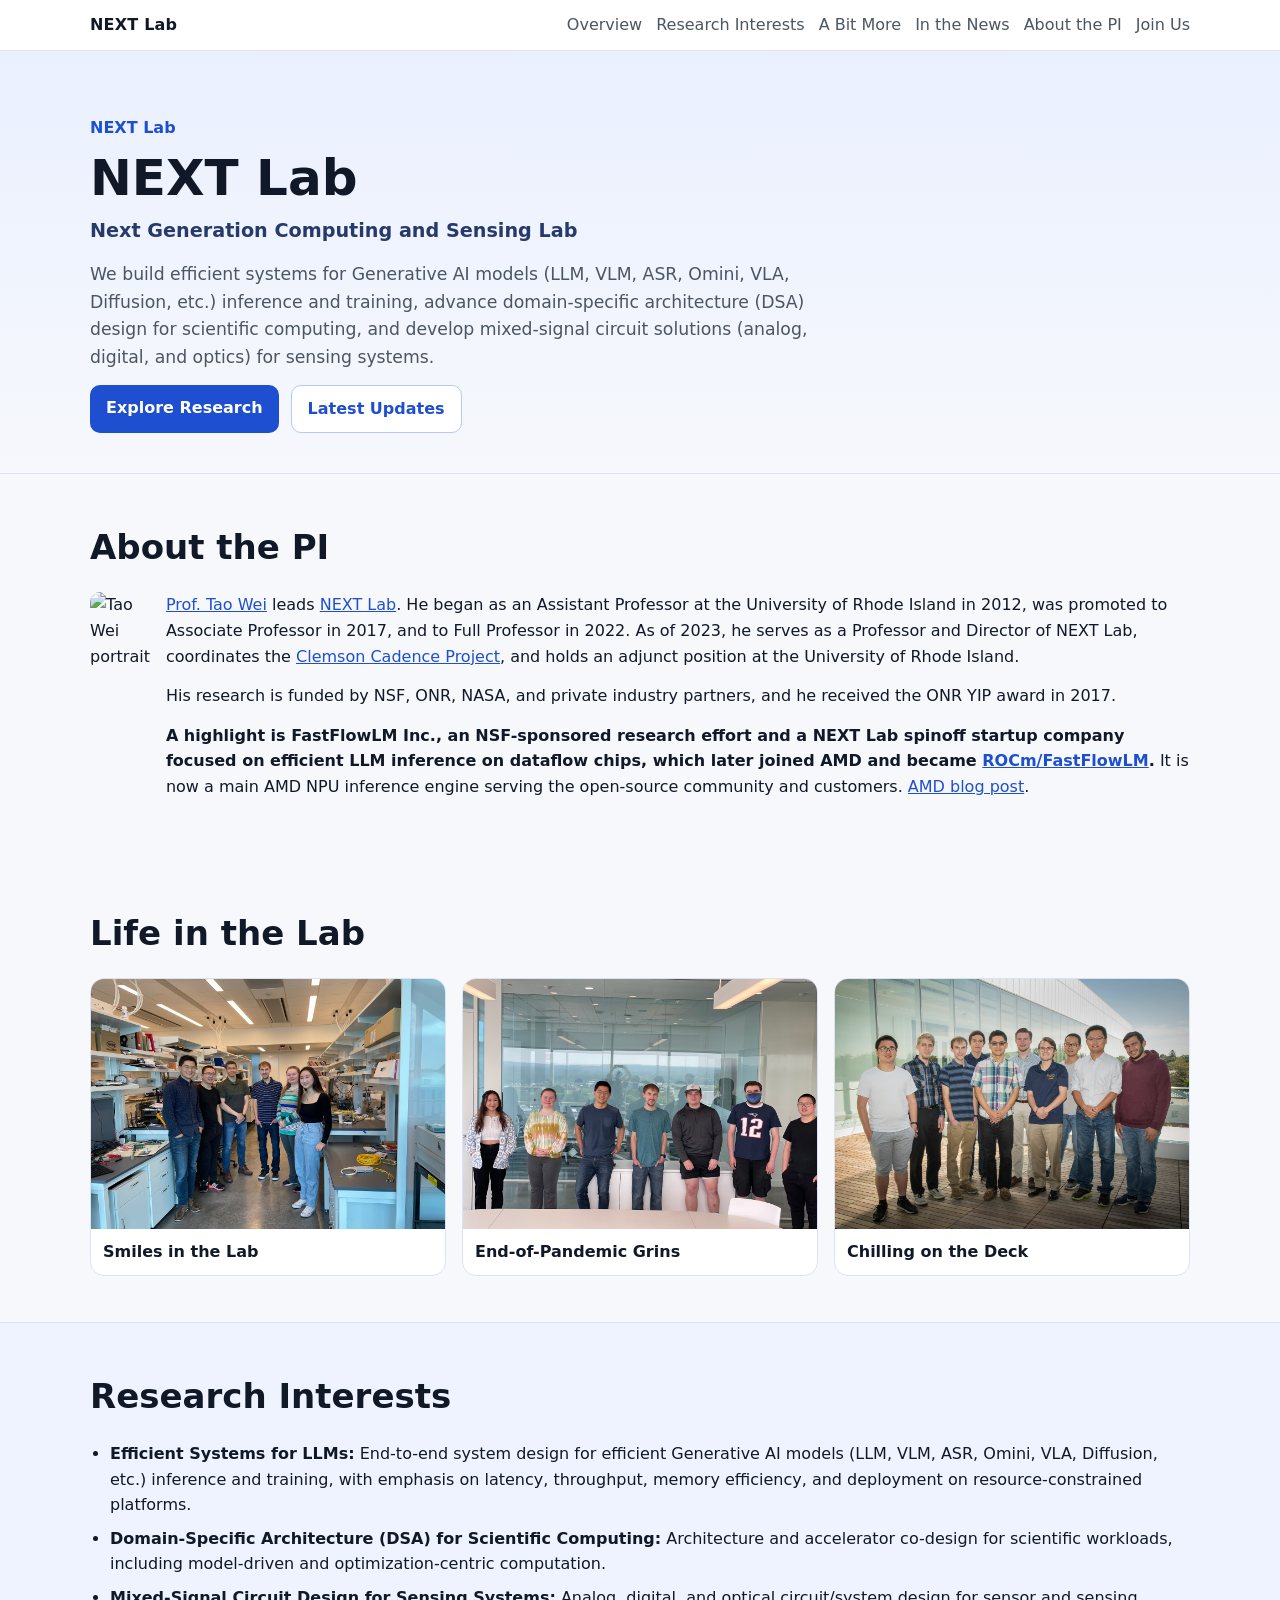
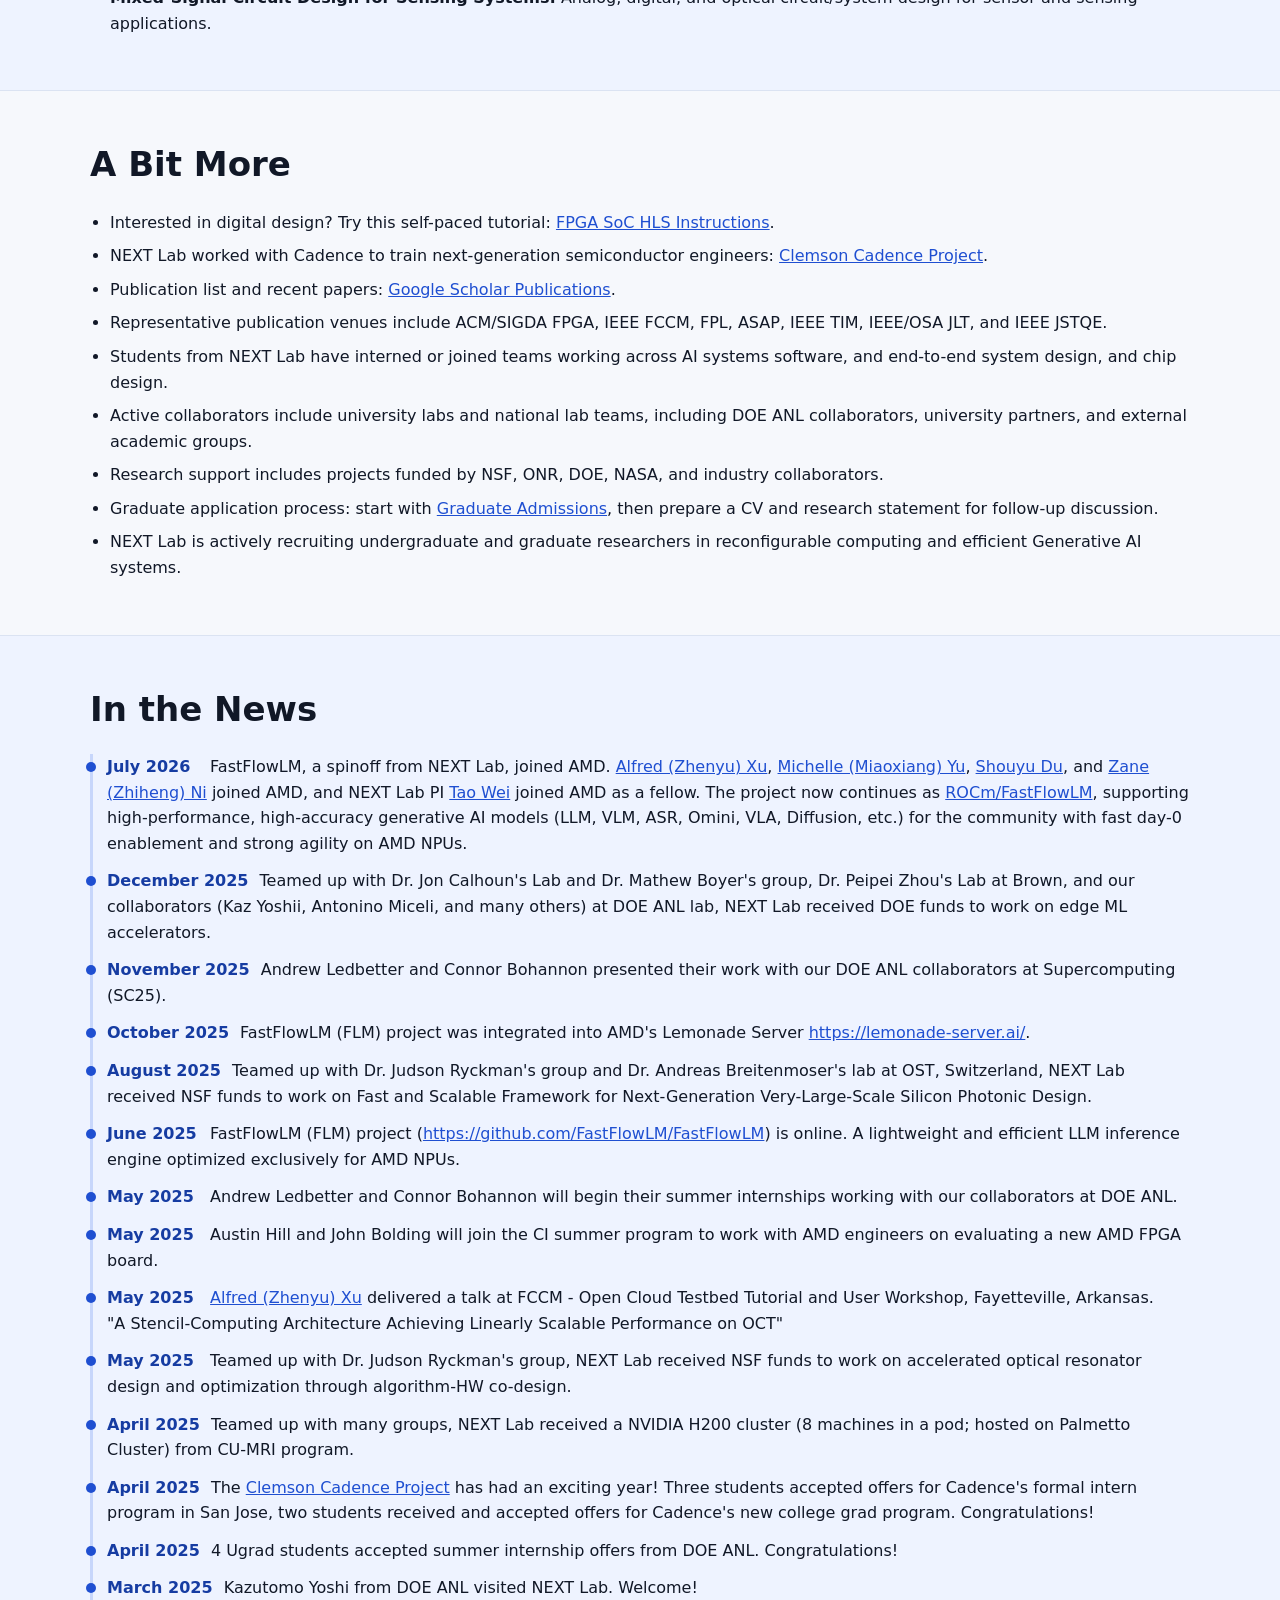
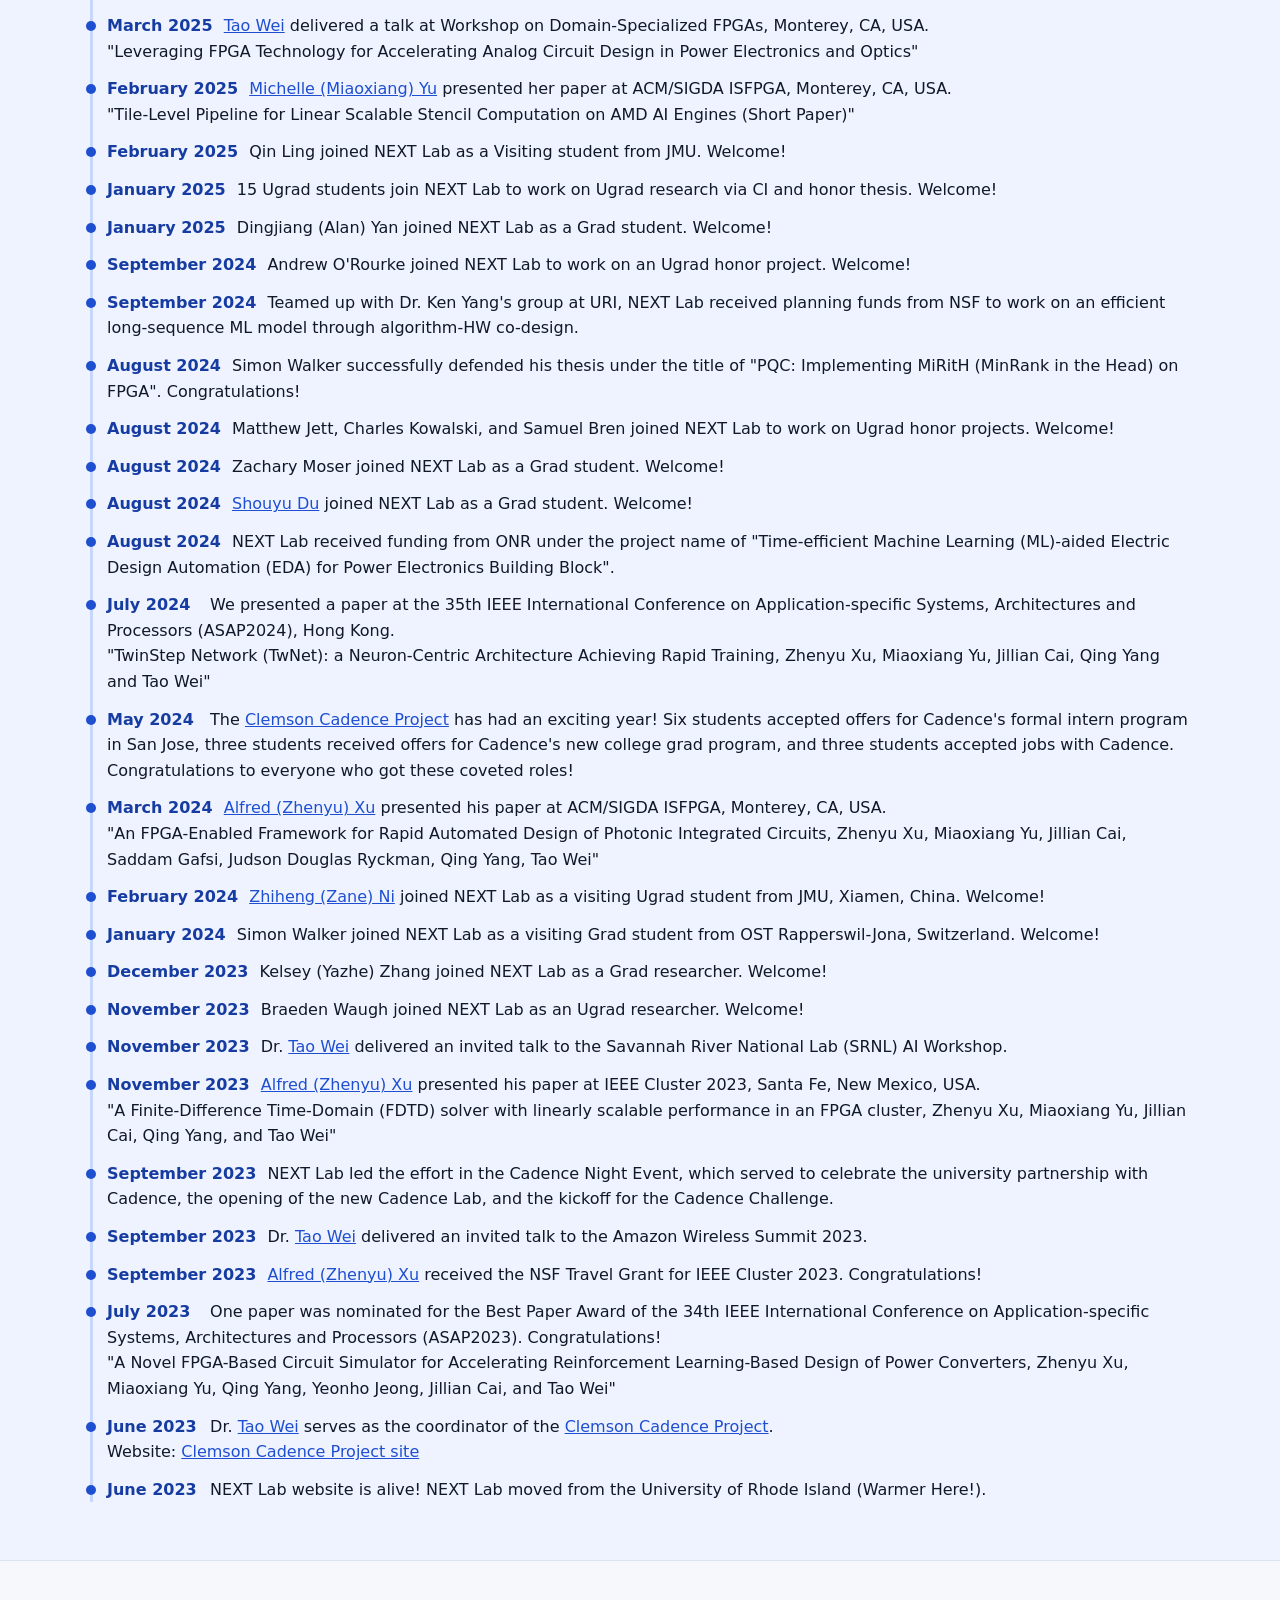
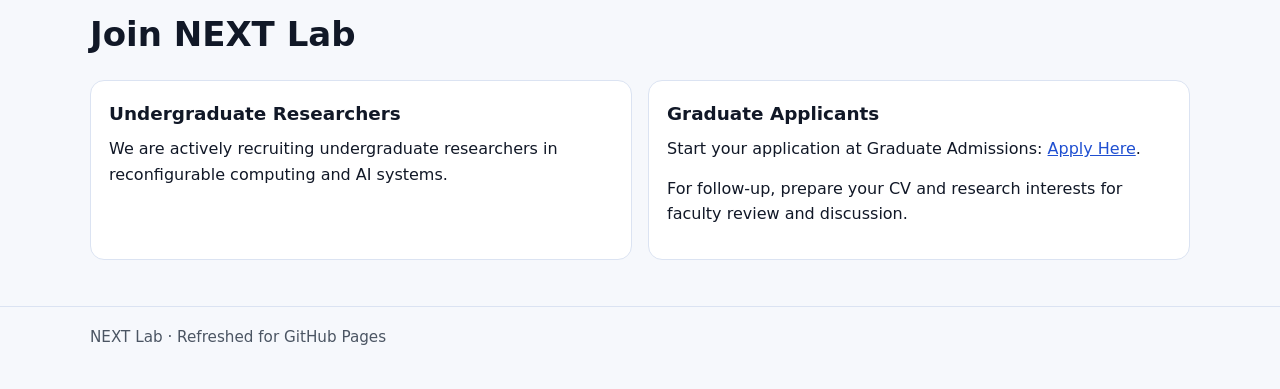
==== commit 1e1102b2: "Refine PI highlight paragraph and add ROCm link Co-authored-by: Copilot <223556219+Copilot@users.nor" ====
--- a/public/index.html
+++ b/public/index.html
@@ -56,7 +56,10 @@
             </p>
             <p>
               His research is funded by NSF, ONR, NASA, and private industry partners, and he received the ONR YIP award in 2017.
-              <strong>A highlight is FastFlowLM Inc., an NSF-sponsored spinoff from NEXT Lab co-founded by the PI, which later joined AMD and became ROCm/FastFlowLM.</strong>
+            </p>
+            <p>
+              <strong>A highlight is FastFlowLM Inc., an NSF-sponsored research effort and a NEXT Lab spinoff startup company focused on efficient LLM inference on dataflow chips, which later joined AMD and became <a href="https://github.com/ROCm/FastFlowLM">ROCm/FastFlowLM</a>.</strong>
+              It is now a main AMD NPU inference engine serving the open-source community and customers.
               <a href="https://www.amd.com/en/blogs/2026/fastflowlm-joins-amd-to-advance-ai-inference.html">AMD blog post</a>.
             </p>
           </div>
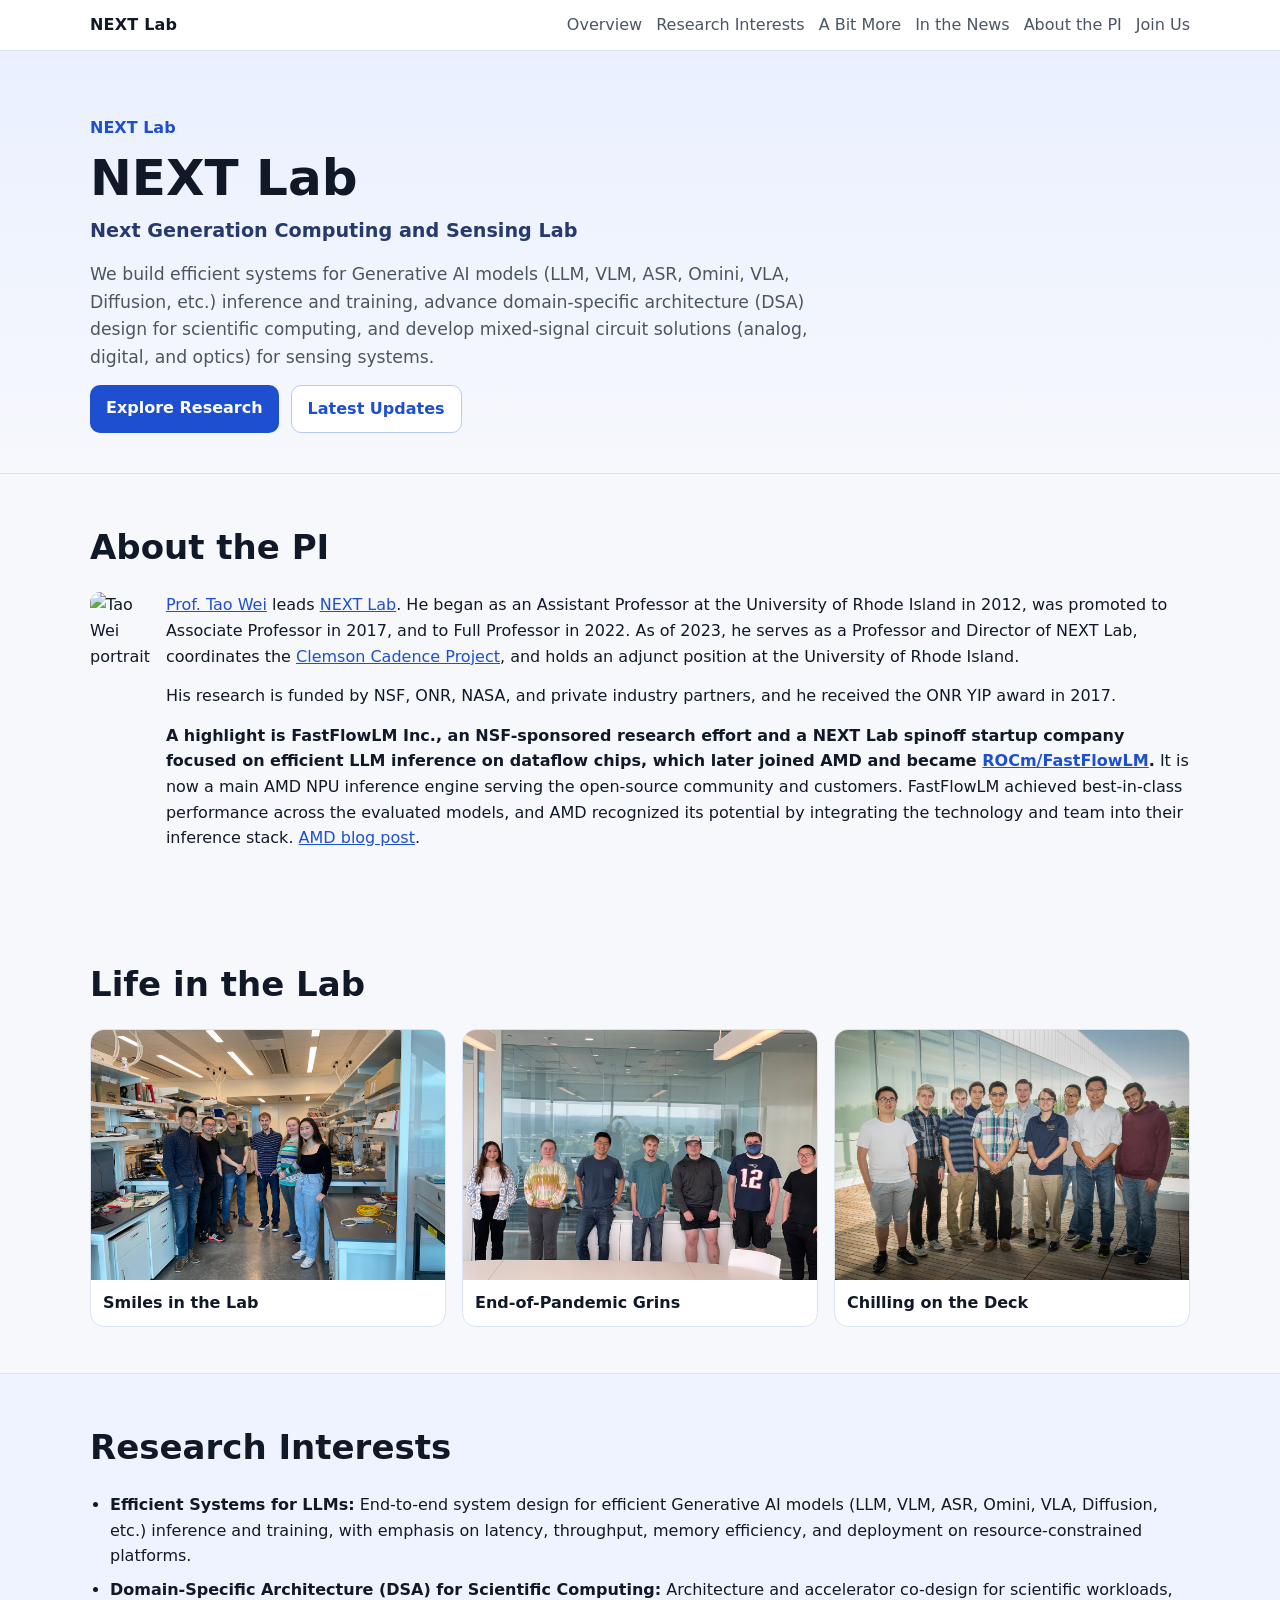
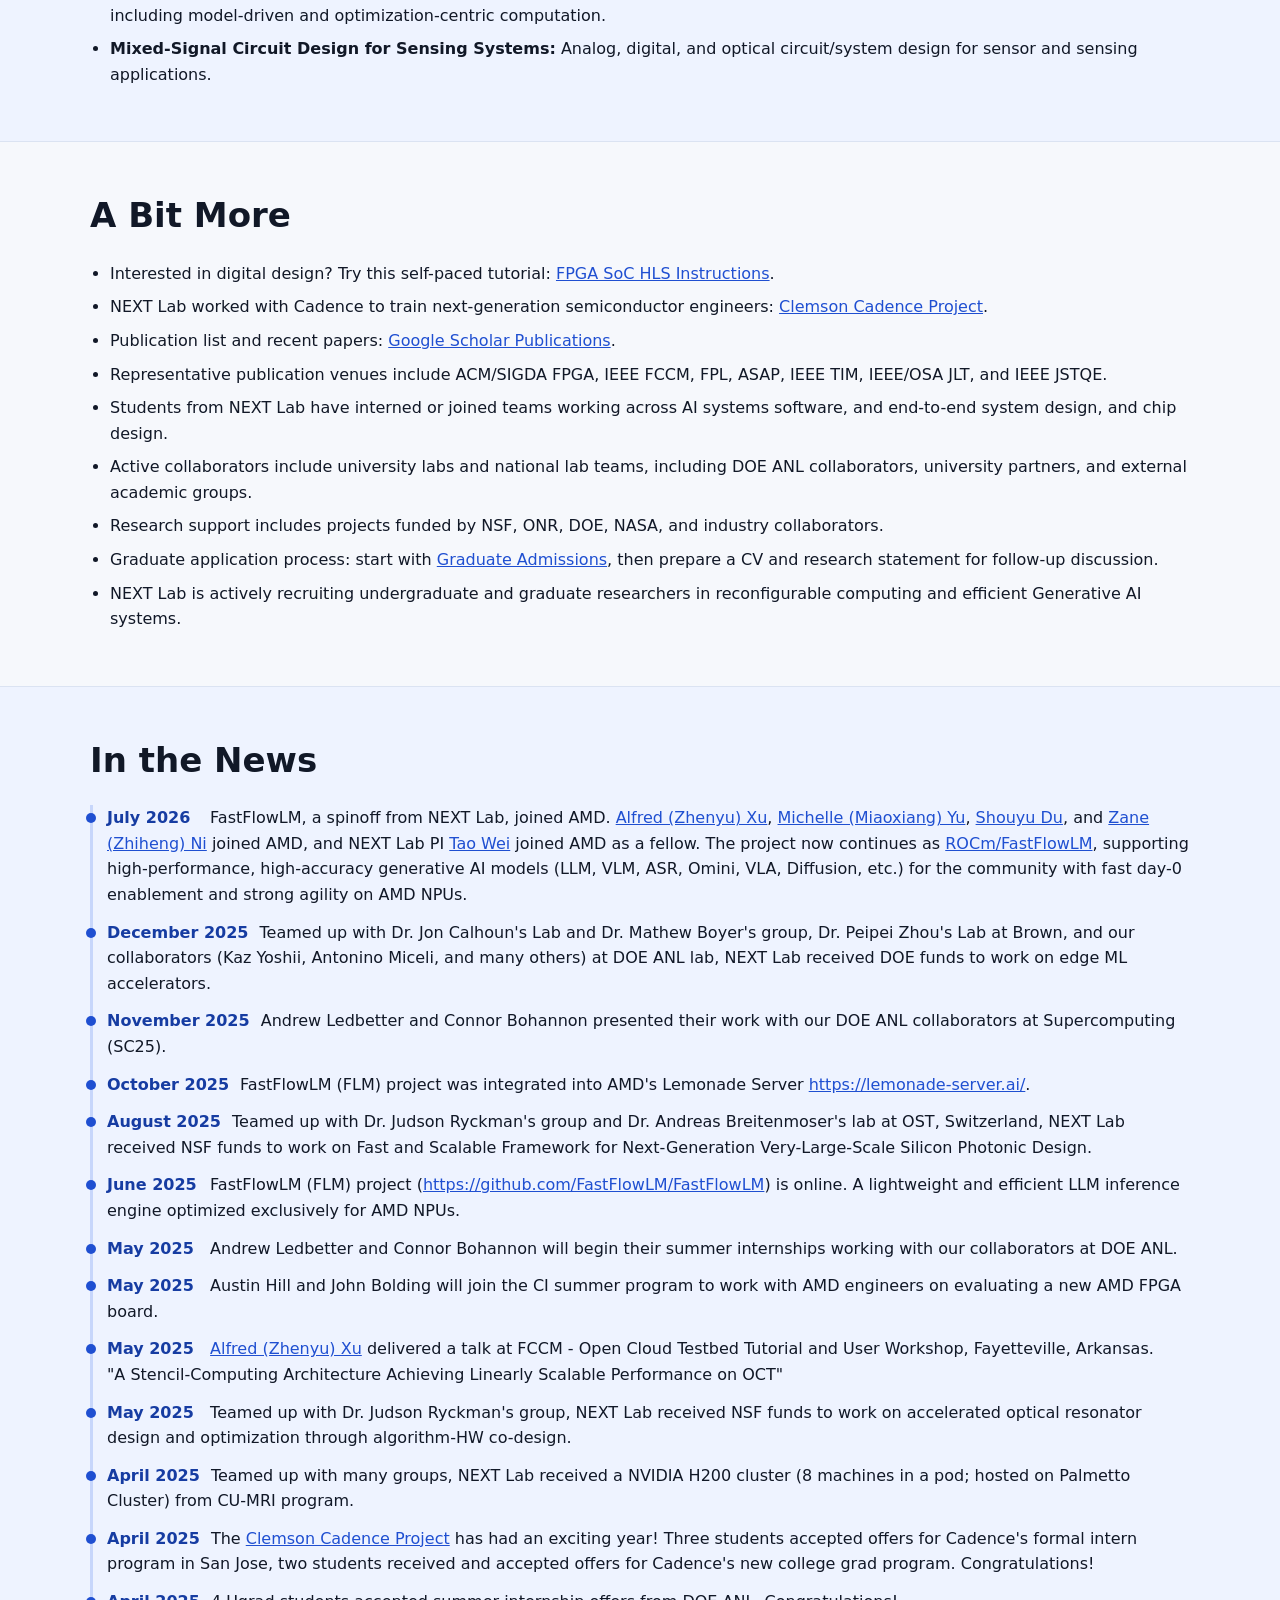
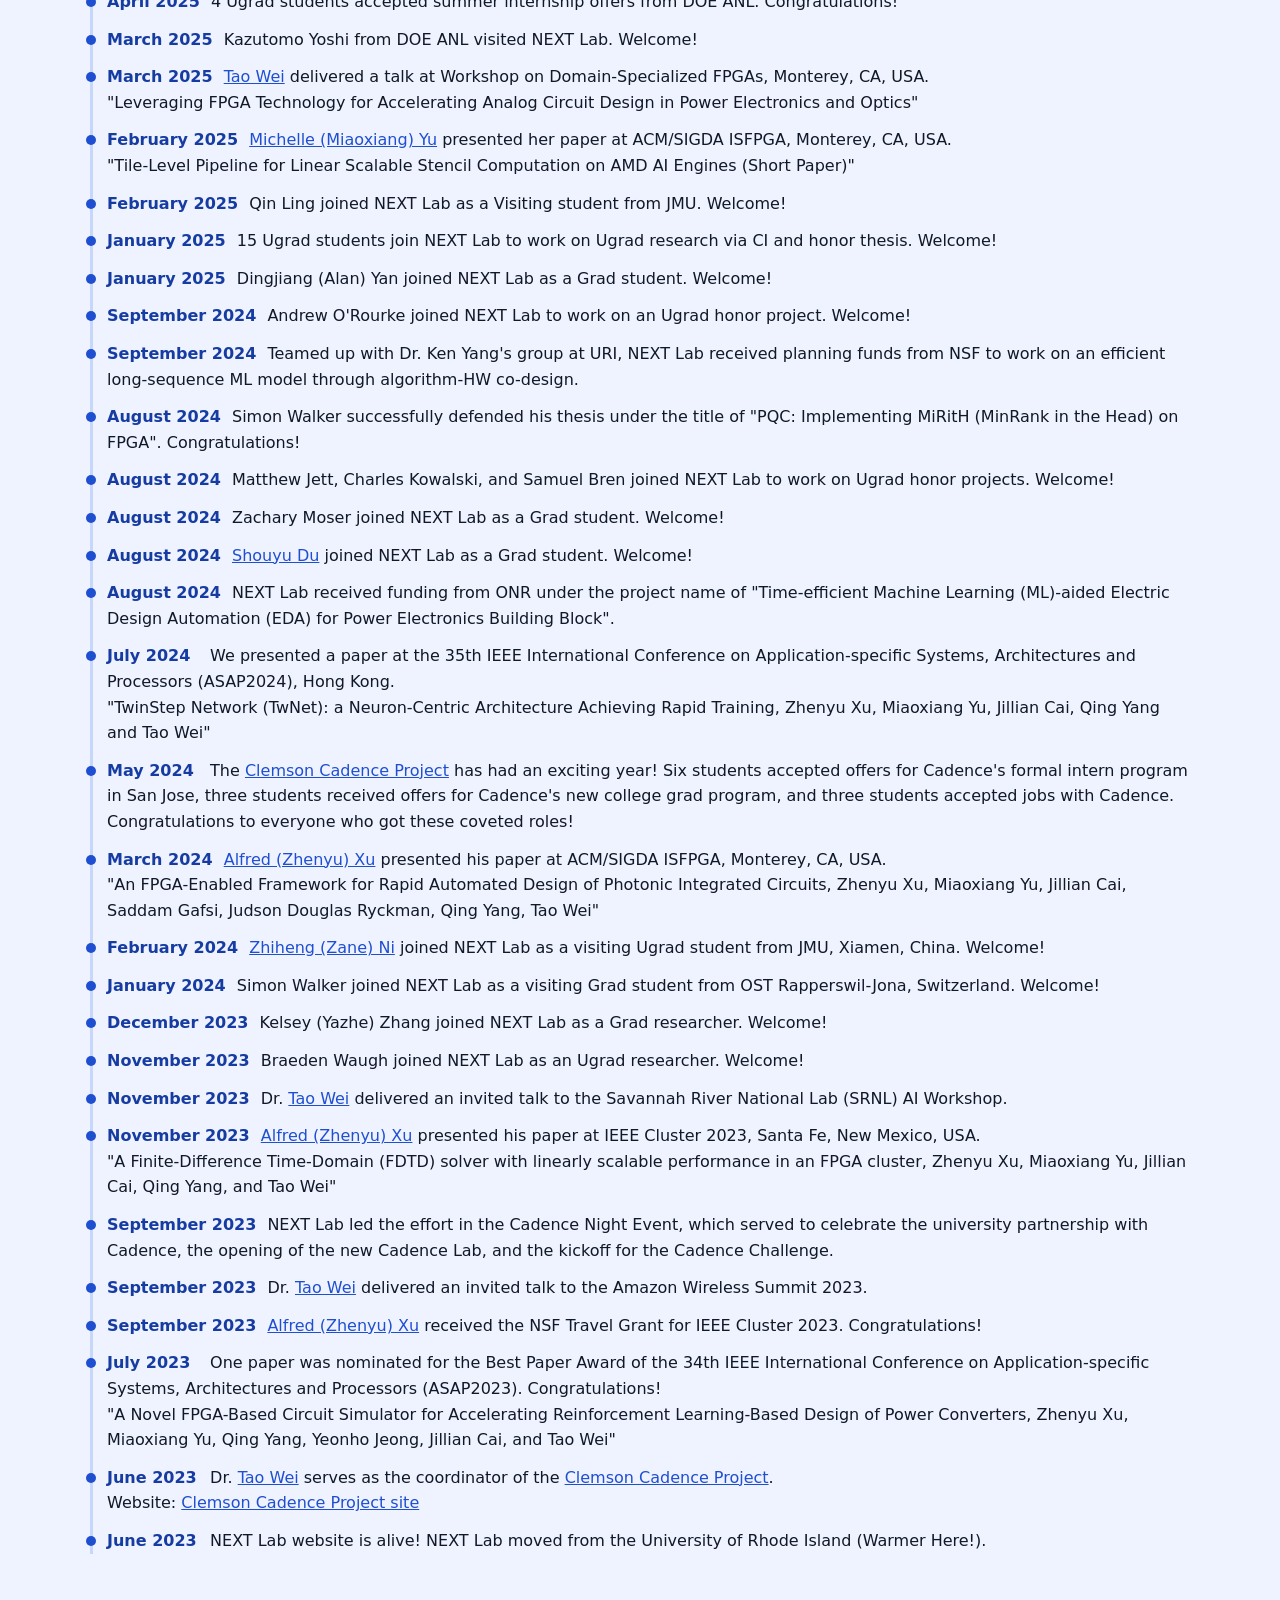
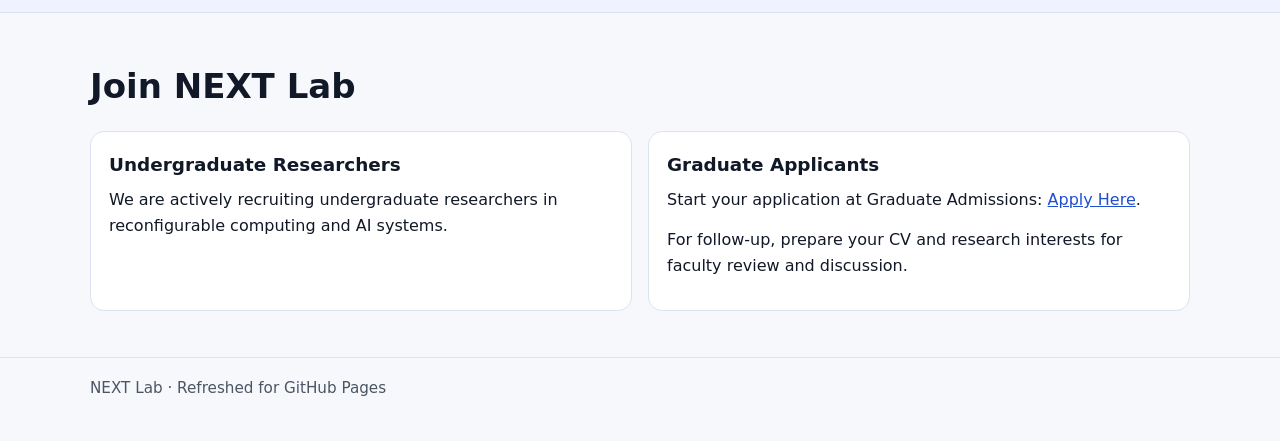
==== commit 45543be8: "docs: note FastFlowLM best-in-class performance and AMD integration Add sentence noting FastFlowLM a" ====
--- a/public/index.html
+++ b/public/index.html
@@ -59,7 +59,7 @@
             </p>
             <p>
               <strong>A highlight is FastFlowLM Inc., an NSF-sponsored research effort and a NEXT Lab spinoff startup company focused on efficient LLM inference on dataflow chips, which later joined AMD and became <a href="https://github.com/ROCm/FastFlowLM">ROCm/FastFlowLM</a>.</strong>
-              It is now a main AMD NPU inference engine serving the open-source community and customers.
+              It is now a main AMD NPU inference engine serving the open-source community and customers. FastFlowLM achieved best-in-class performance across the evaluated models, and AMD recognized its potential by integrating the technology and team into their inference stack.
               <a href="https://www.amd.com/en/blogs/2026/fastflowlm-joins-amd-to-advance-ai-inference.html">AMD blog post</a>.
             </p>
           </div>
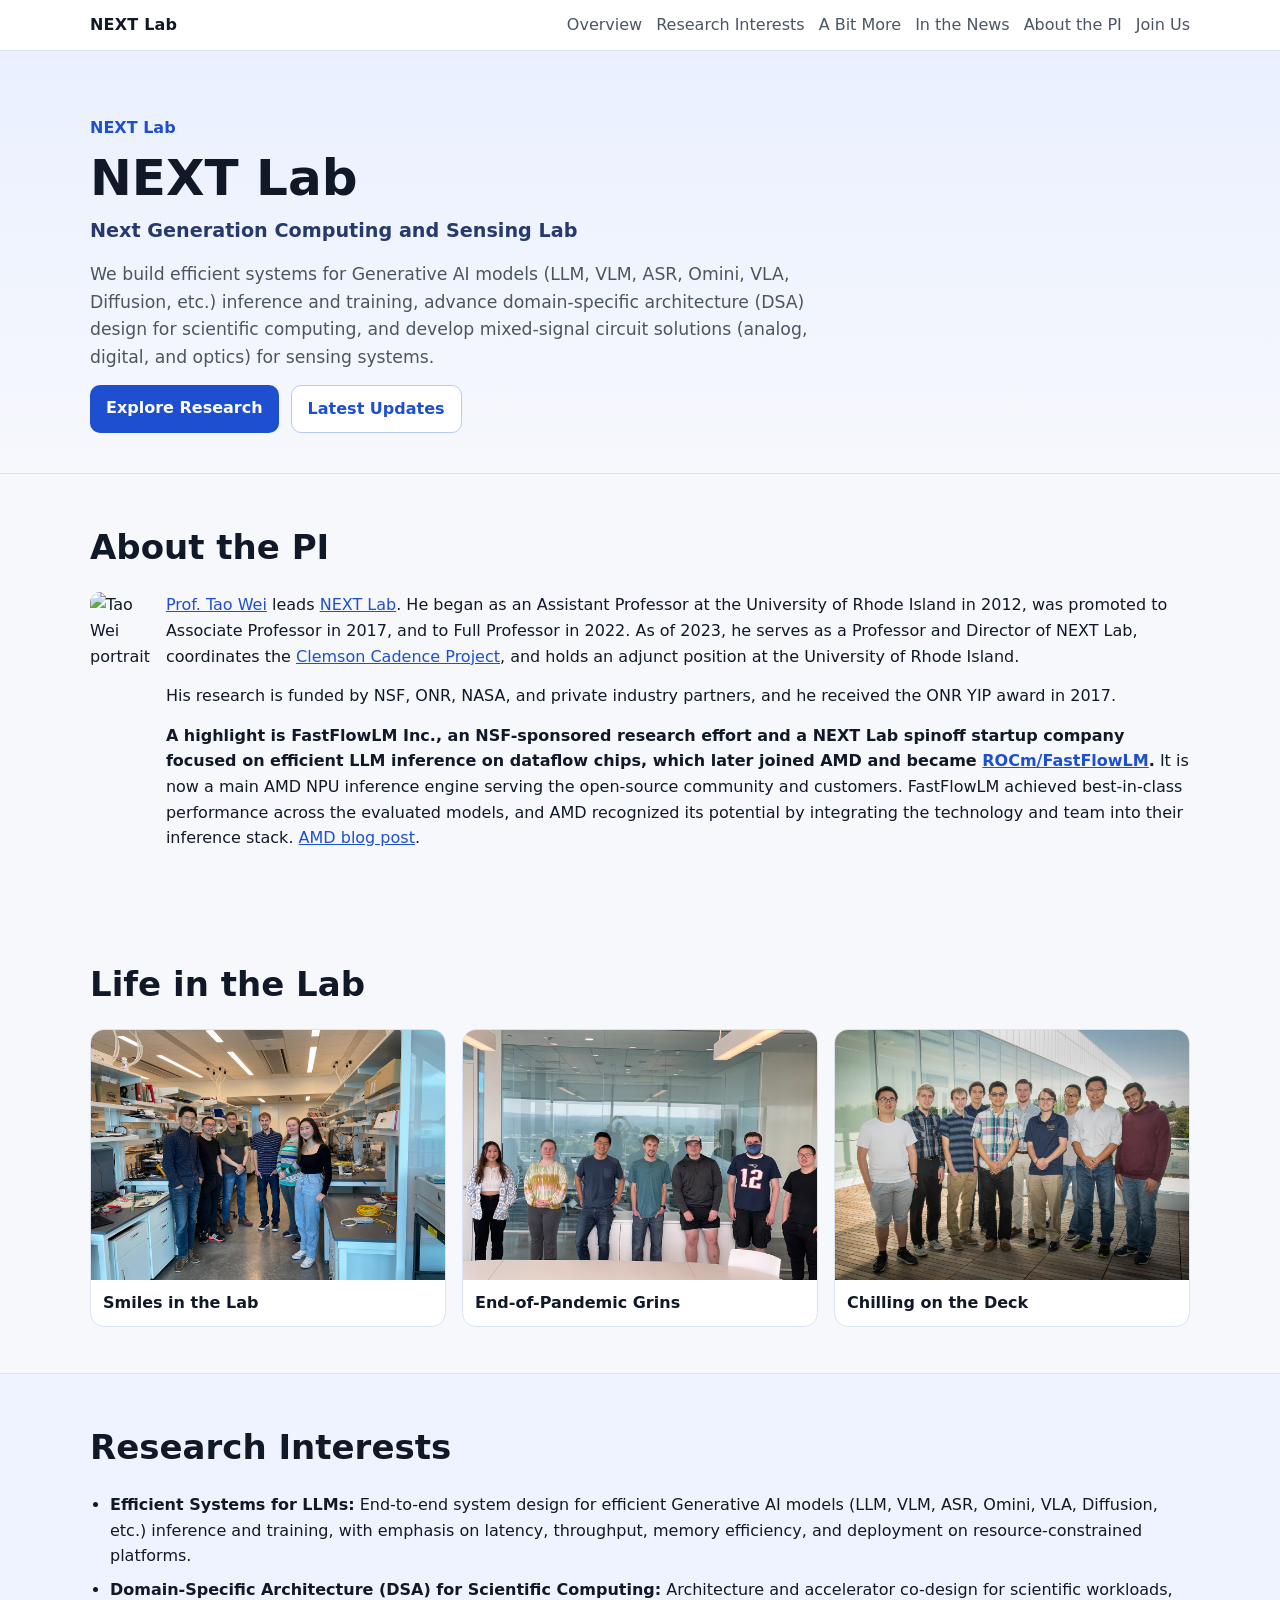
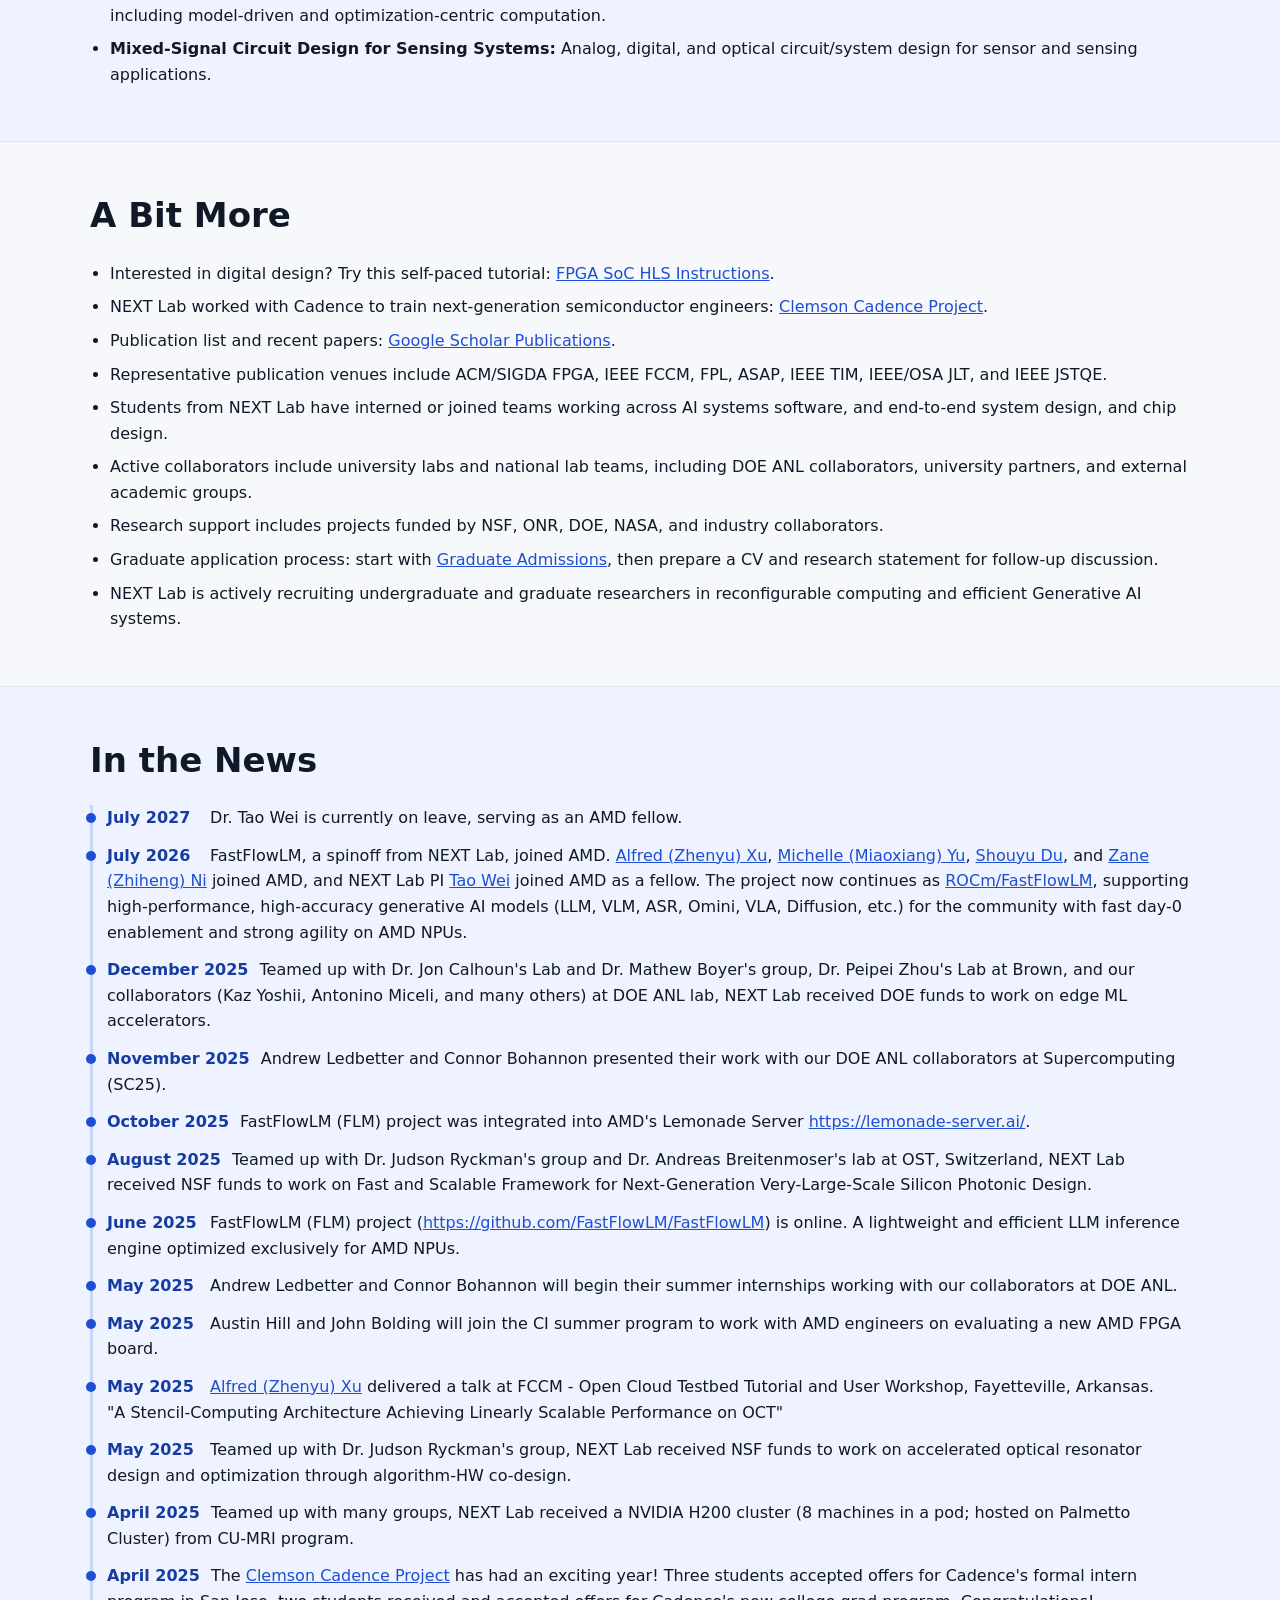
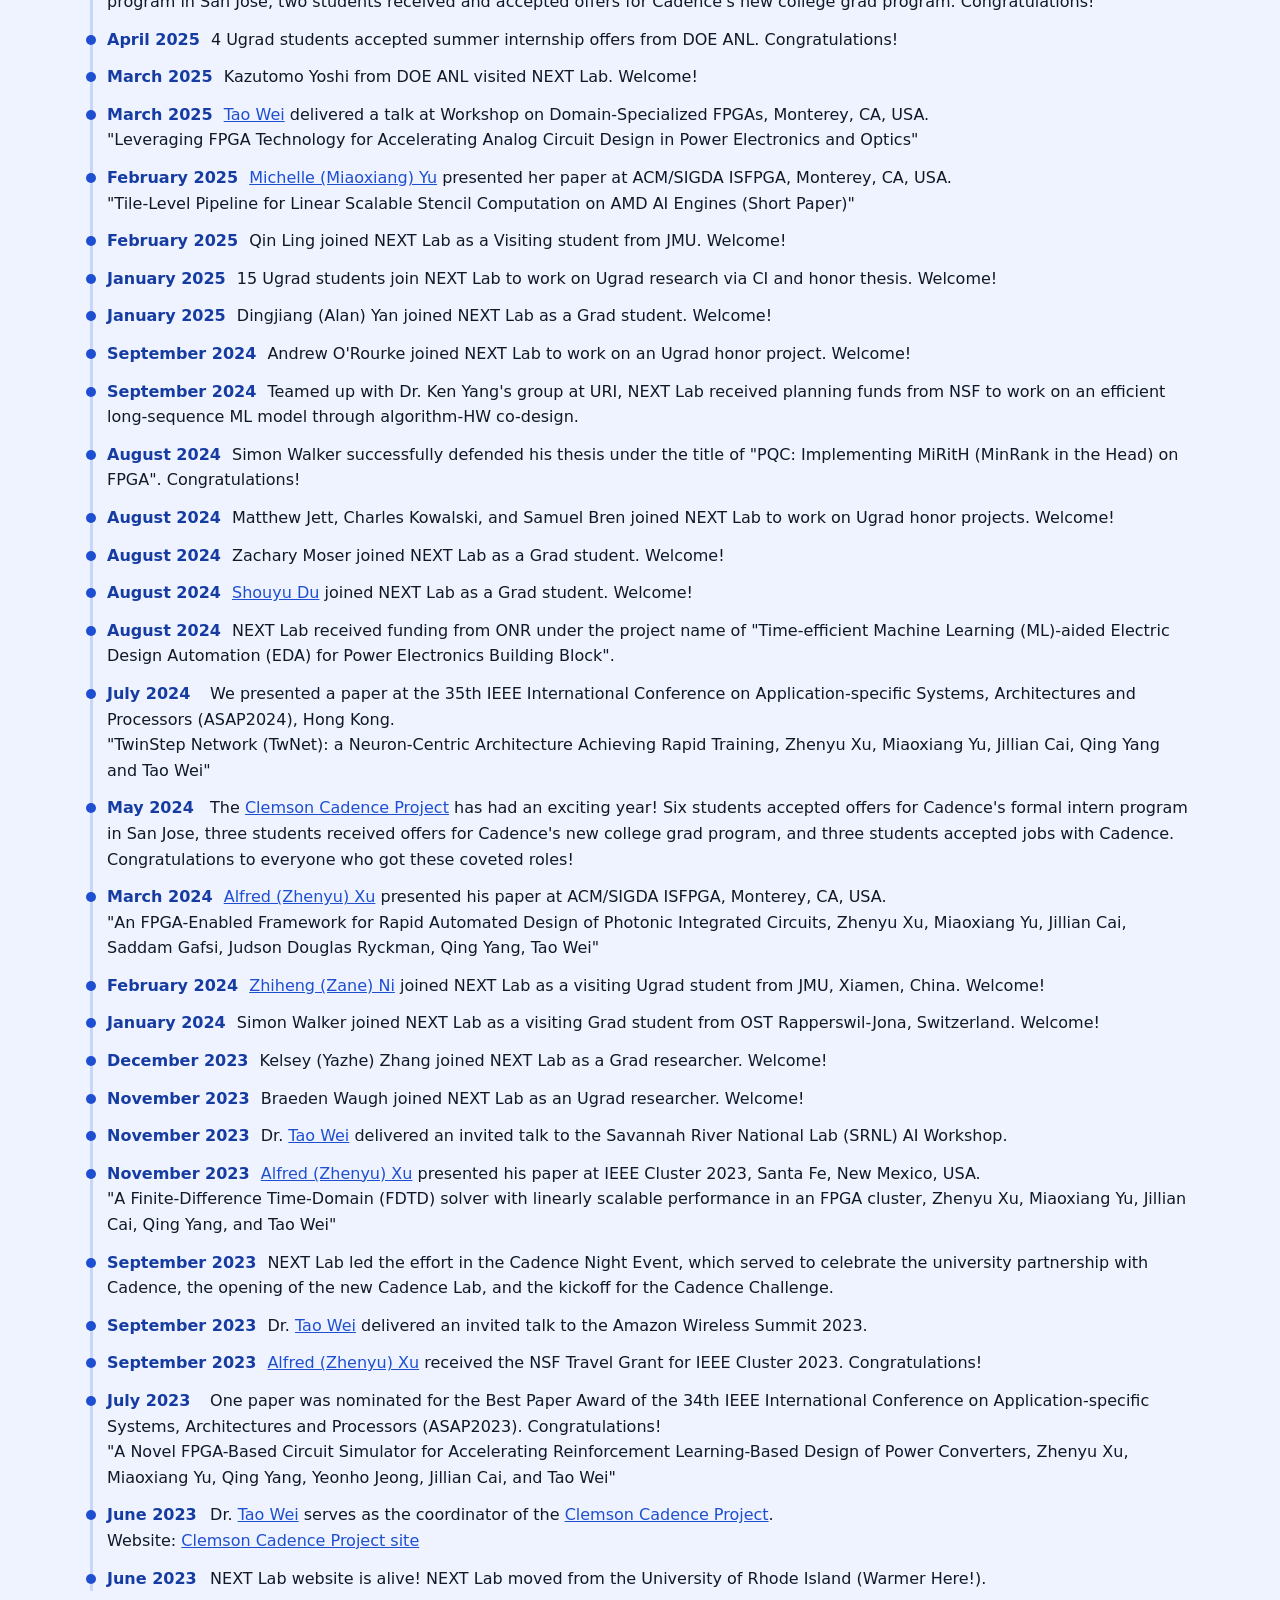
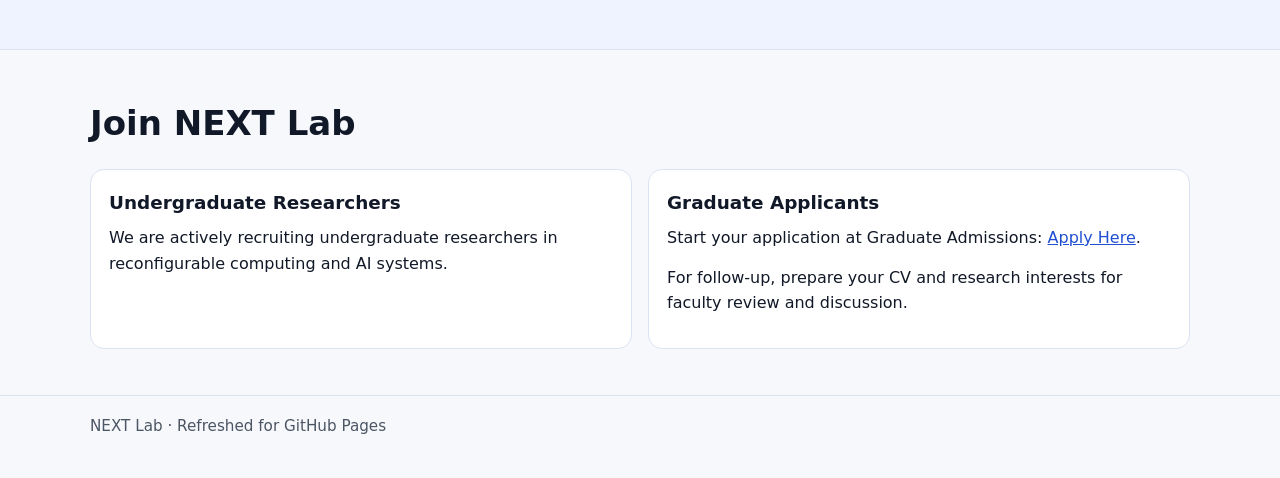
==== commit 3349e861: "news: add July 2027 item noting Dr. Tao Wei on leave as AMD fellow\n\nAdd 'In the News' timeline ent" ====
--- a/public/index.html
+++ b/public/index.html
@@ -156,6 +156,10 @@
         <h2>In the News</h2>
         <ul class="timeline">
           <li>
+            <span class="time">July 2027</span>
+            Dr. Tao Wei is currently on leave, serving as an AMD fellow.
+          </li>
+          <li>
             <span class="time">July 2026</span>
             FastFlowLM, a spinoff from NEXT Lab, joined AMD. <a href="https://www.linkedin.com/in/zhenyu-xu-327bb71b4/">Alfred (Zhenyu) Xu</a>, <a href="https://www.linkedin.com/in/miaoxiang-yu-231a3b22b/">Michelle (Miaoxiang) Yu</a>, <a href="https://www.linkedin.com/in/shouyu-du-4088341b5/">Shouyu Du</a>, and <a href="https://www.linkedin.com/in/zhiheng-ni-51b755386/">Zane (Zhiheng) Ni</a> joined AMD, and NEXT Lab PI <a href="https://www.linkedin.com/in/tao-wei-734a121b/">Tao Wei</a> joined AMD as a fellow. The project now continues as <a href="https://github.com/FastFlowLM/FastFlowLM">ROCm/FastFlowLM</a>, supporting high-performance, high-accuracy generative AI models (LLM, VLM, ASR, Omini, VLA, Diffusion, etc.) for the community with fast day-0 enablement and strong agility on AMD NPUs.
           </li>
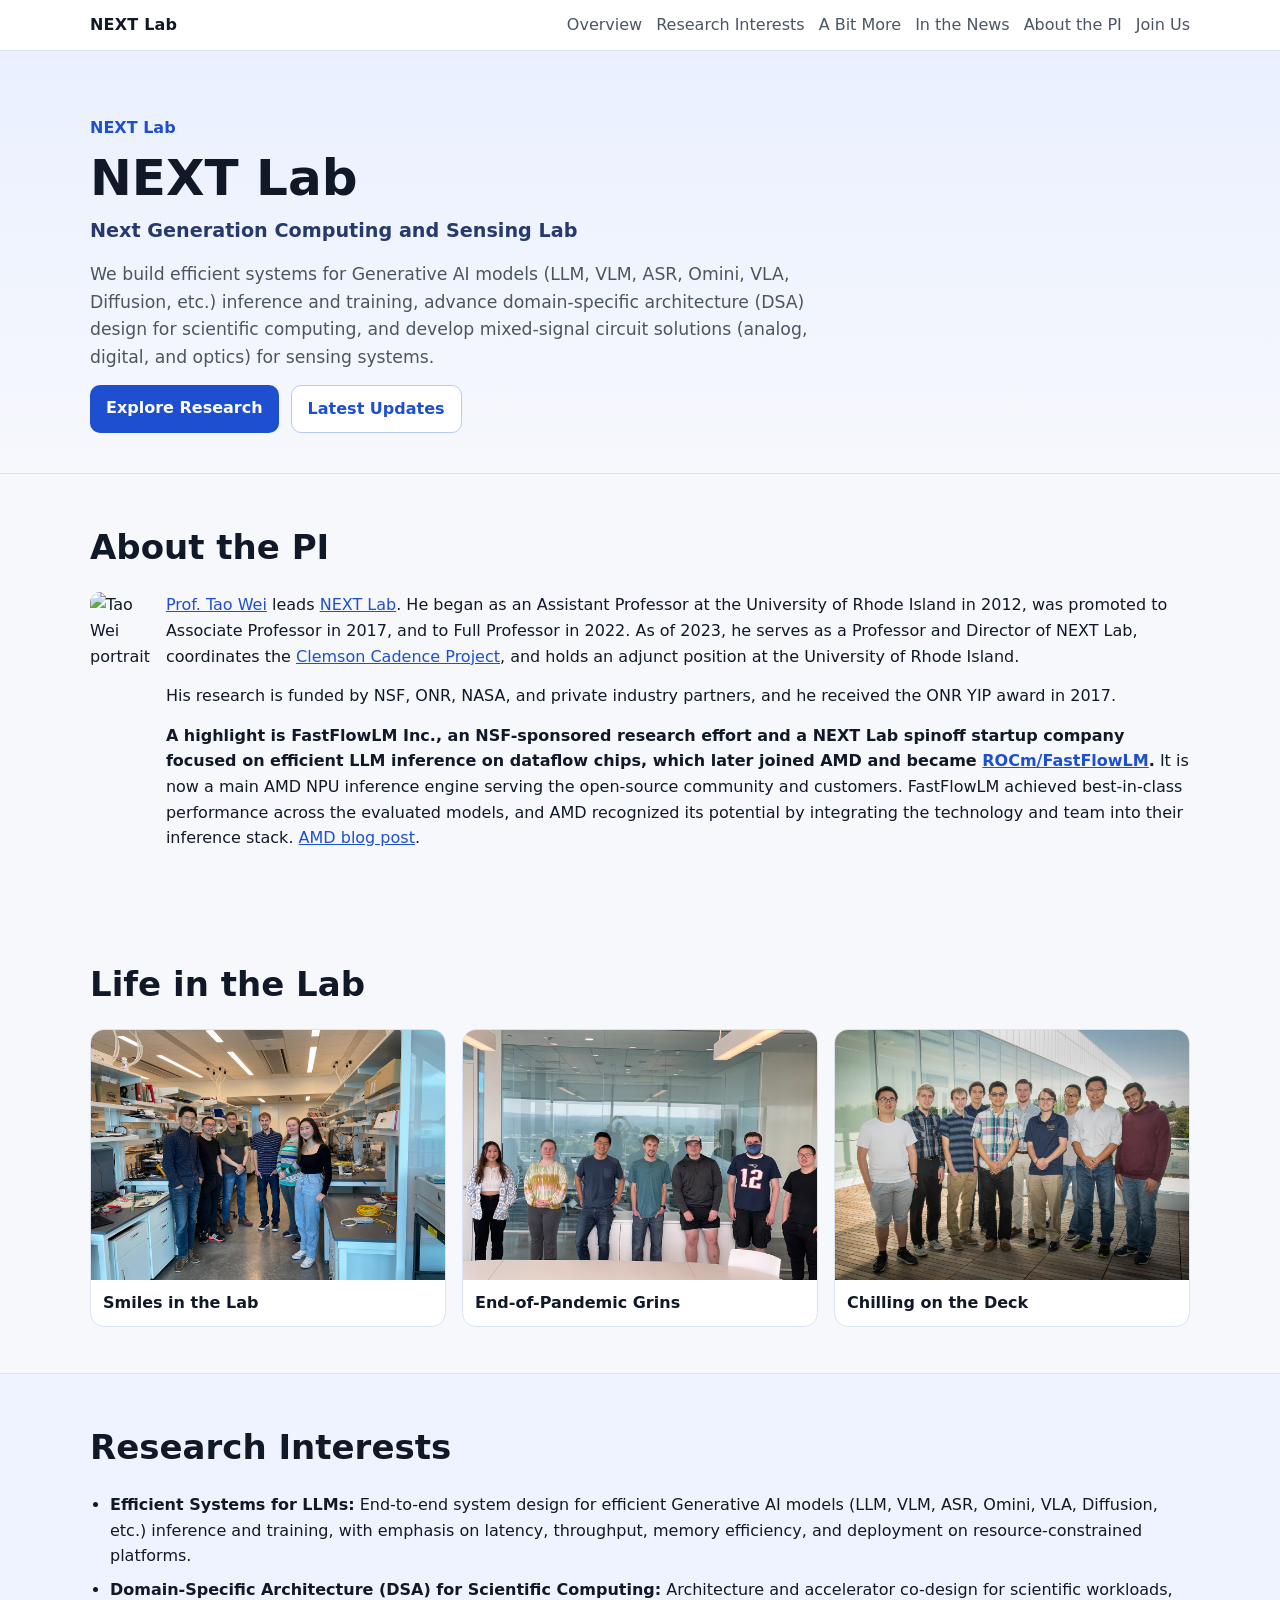
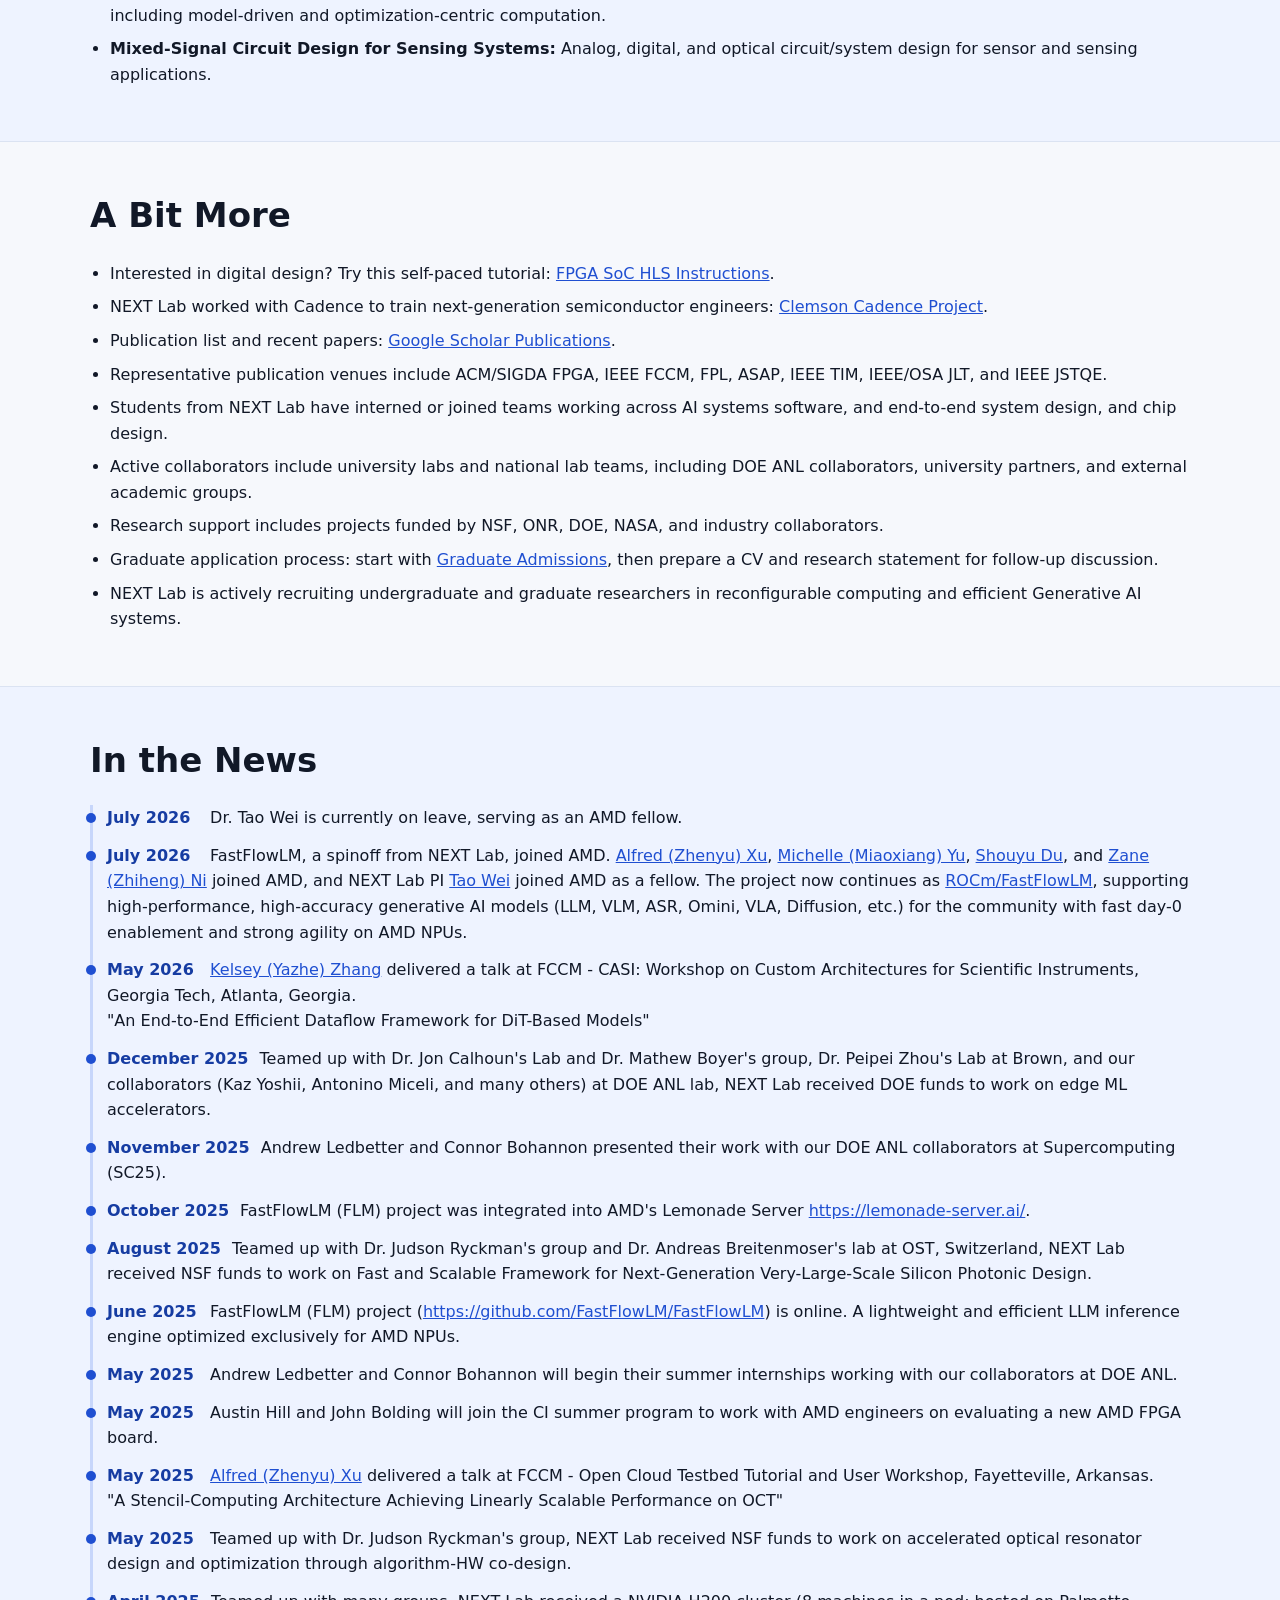
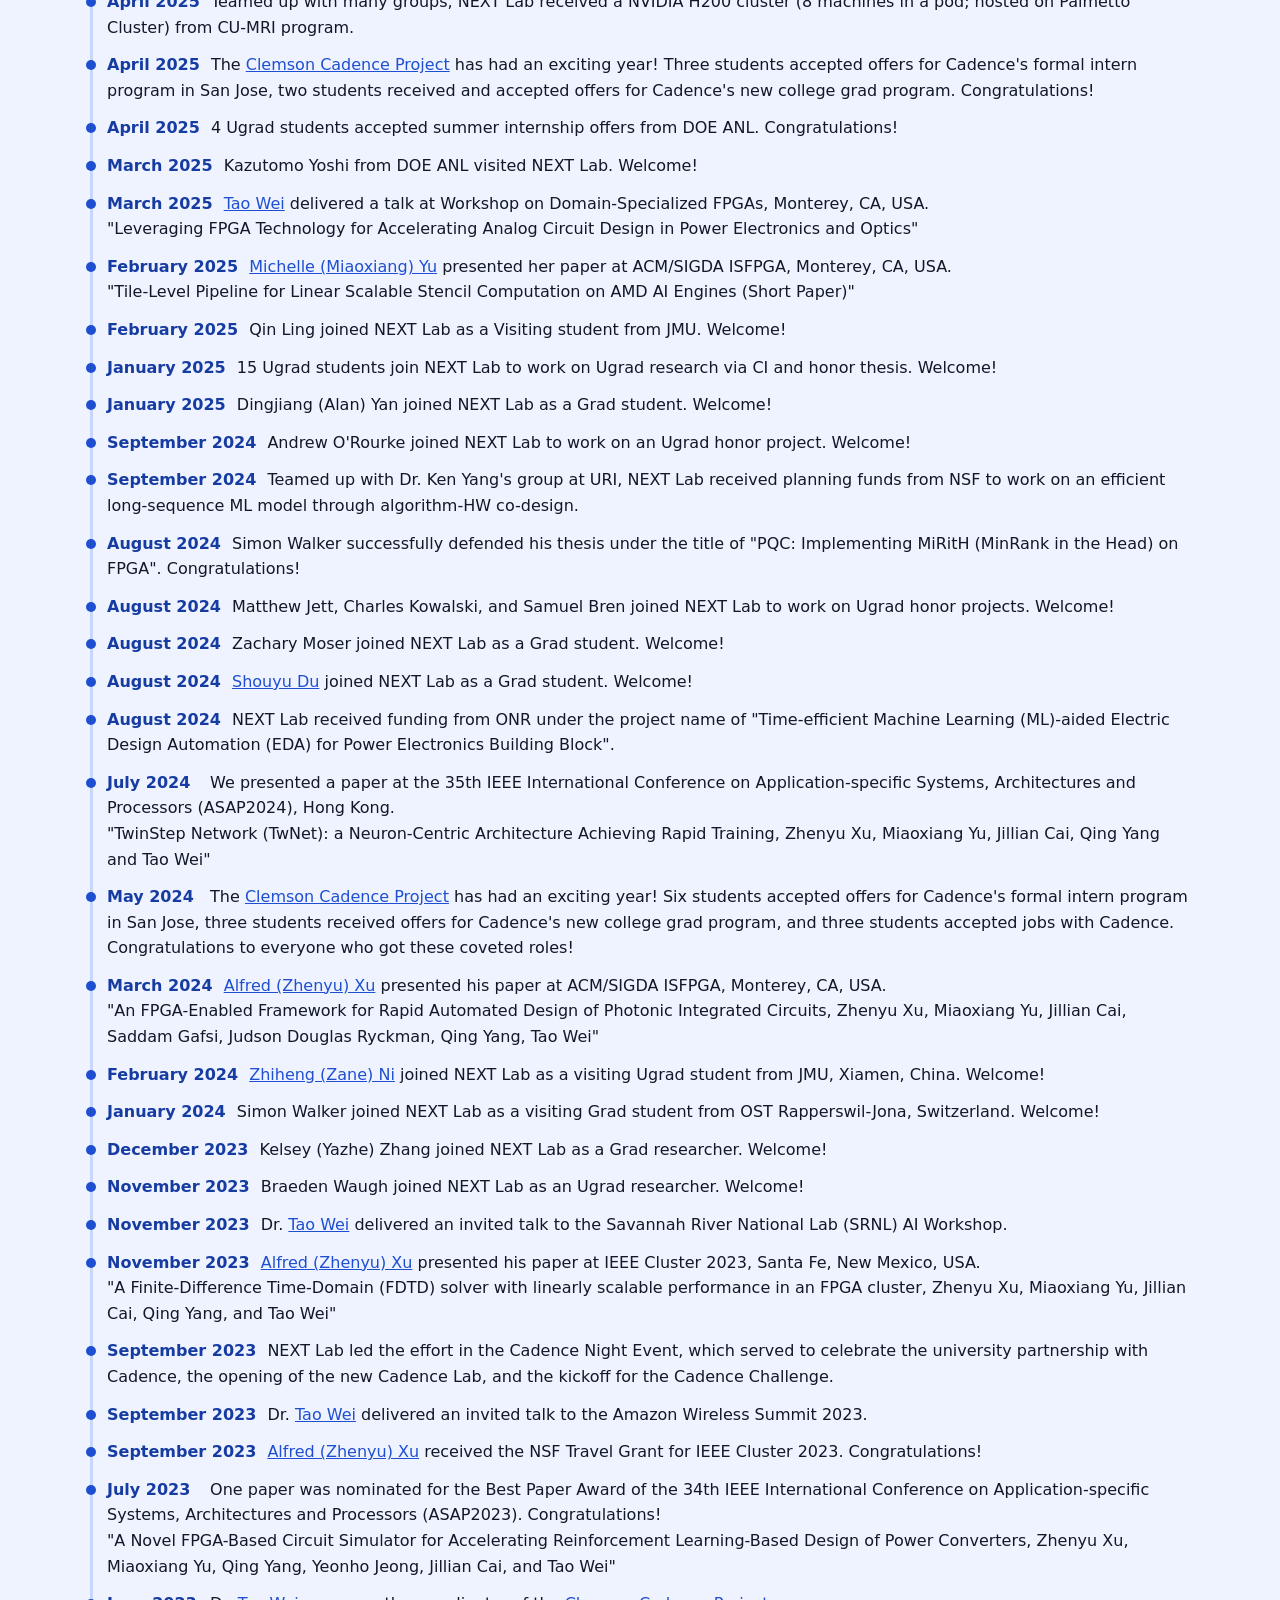
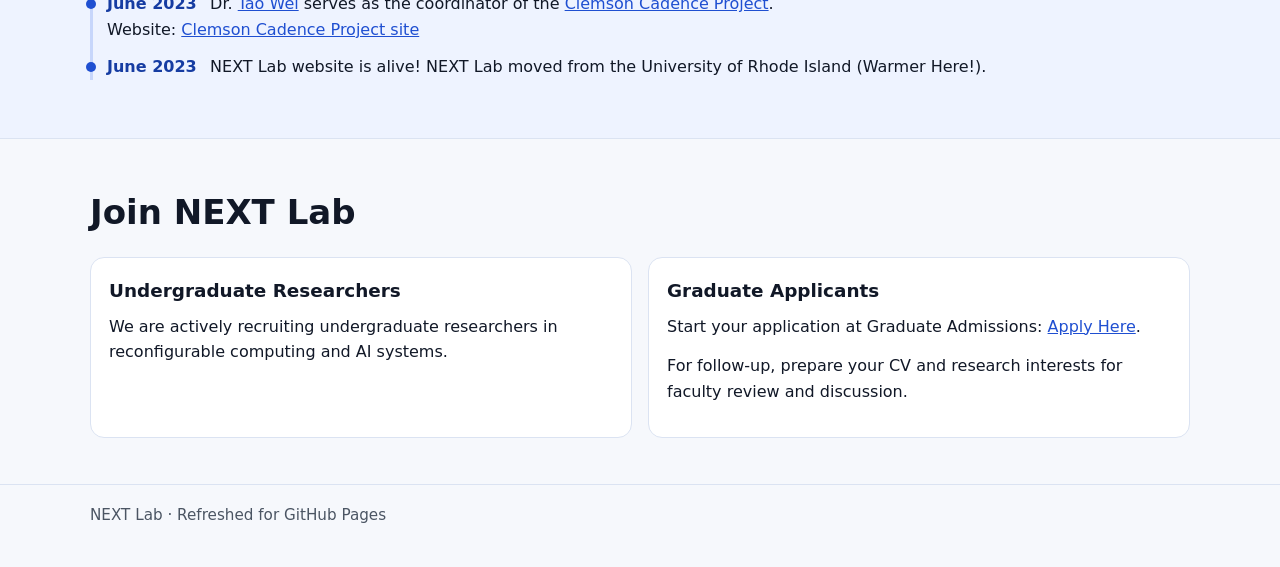
==== commit f3156388: "Merge pull request #2 from jia1217/patch-2 Add May 2026 event for Kelsey (Yazhe) Zhang" ====
--- a/public/index.html
+++ b/public/index.html
@@ -156,12 +156,17 @@
         <h2>In the News</h2>
         <ul class="timeline">
           <li>
-            <span class="time">July 2027</span>
+            <span class="time">July 2026</span>
             Dr. Tao Wei is currently on leave, serving as an AMD fellow.
           </li>
           <li>
             <span class="time">July 2026</span>
             FastFlowLM, a spinoff from NEXT Lab, joined AMD. <a href="https://www.linkedin.com/in/zhenyu-xu-327bb71b4/">Alfred (Zhenyu) Xu</a>, <a href="https://www.linkedin.com/in/miaoxiang-yu-231a3b22b/">Michelle (Miaoxiang) Yu</a>, <a href="https://www.linkedin.com/in/shouyu-du-4088341b5/">Shouyu Du</a>, and <a href="https://www.linkedin.com/in/zhiheng-ni-51b755386/">Zane (Zhiheng) Ni</a> joined AMD, and NEXT Lab PI <a href="https://www.linkedin.com/in/tao-wei-734a121b/">Tao Wei</a> joined AMD as a fellow. The project now continues as <a href="https://github.com/FastFlowLM/FastFlowLM">ROCm/FastFlowLM</a>, supporting high-performance, high-accuracy generative AI models (LLM, VLM, ASR, Omini, VLA, Diffusion, etc.) for the community with fast day-0 enablement and strong agility on AMD NPUs.
+          </li>
+          <li>
+            <span class="time">May 2026</span>
+            <a href="https://www.linkedin.com/in/kelsey-yazhe-zhang-85698b315/">Kelsey (Yazhe) Zhang</a> delivered a talk at FCCM - CASI: Workshop on Custom Architectures for Scientific Instruments, Georgia Tech, Atlanta, Georgia.<br>
+            "An End-to-End Efficient Dataflow Framework for DiT-Based Models"
           </li>
           <li>
             <span class="time">December 2025</span>
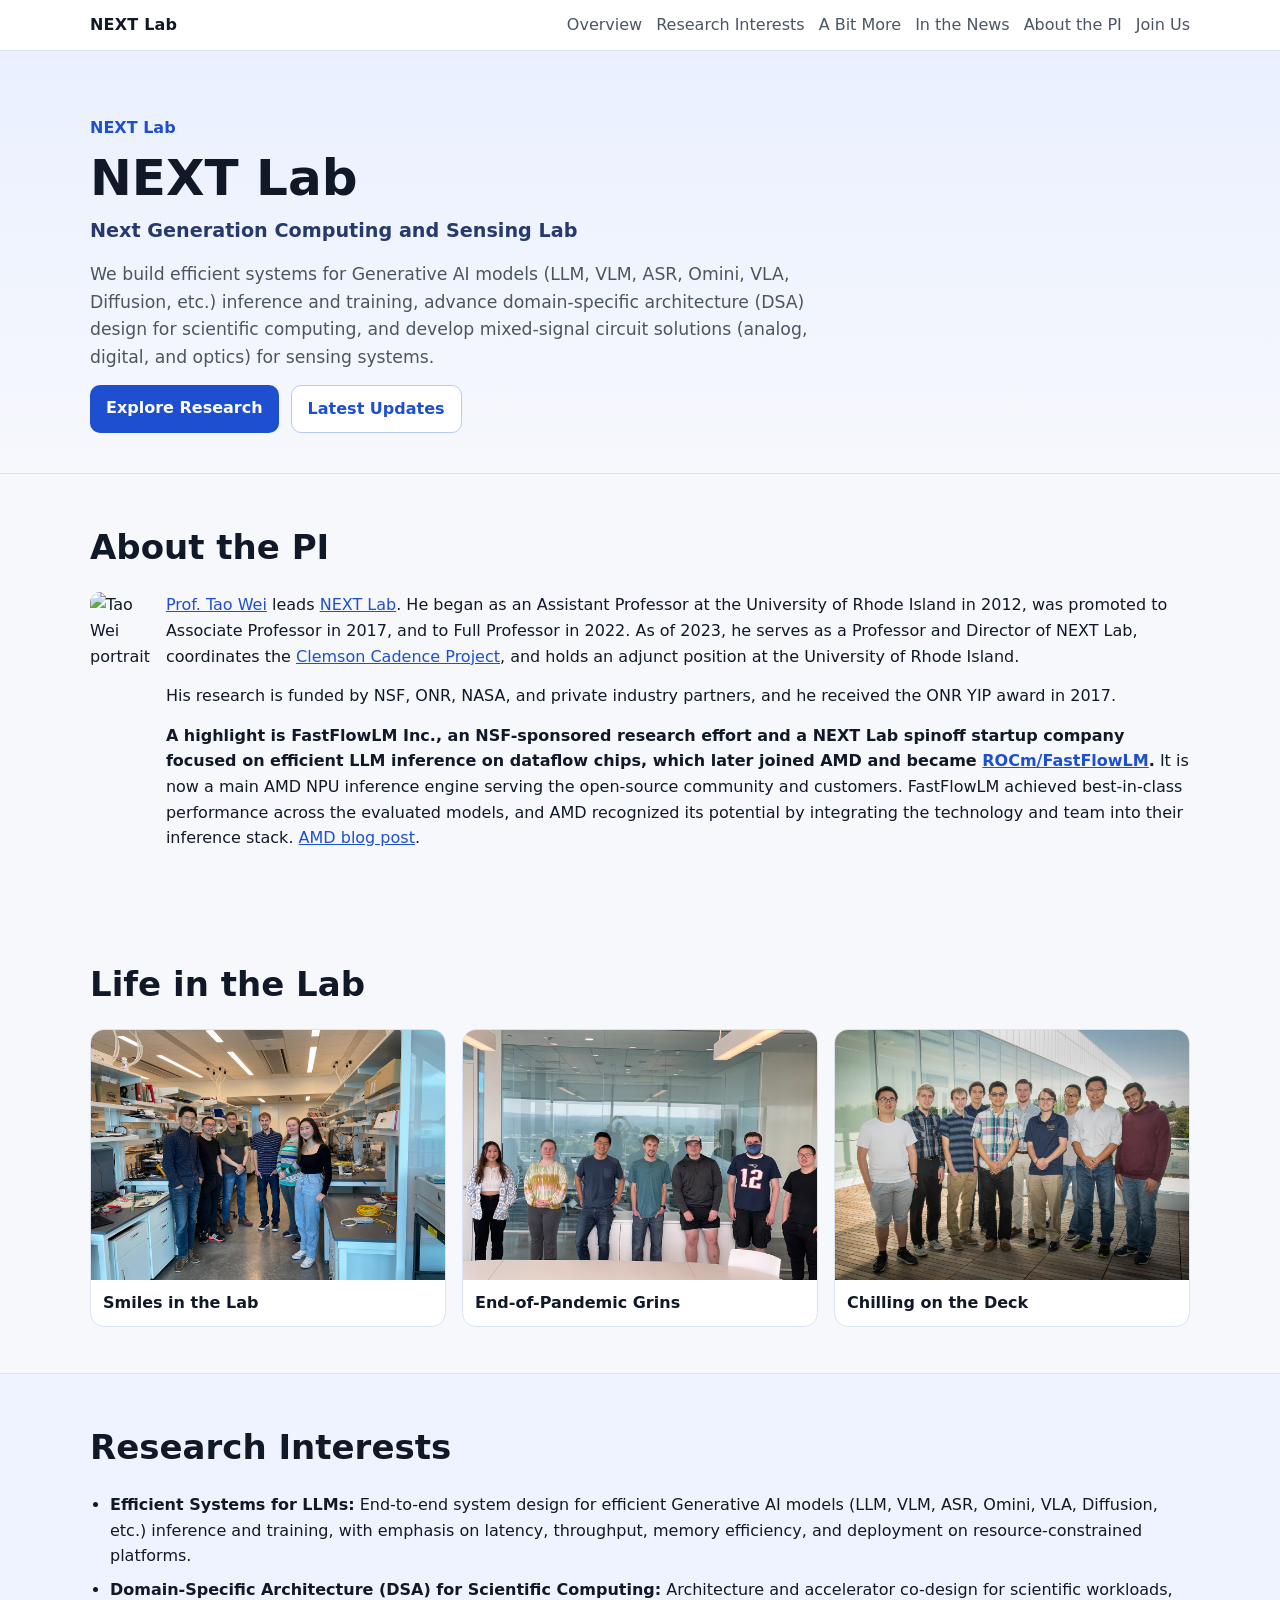
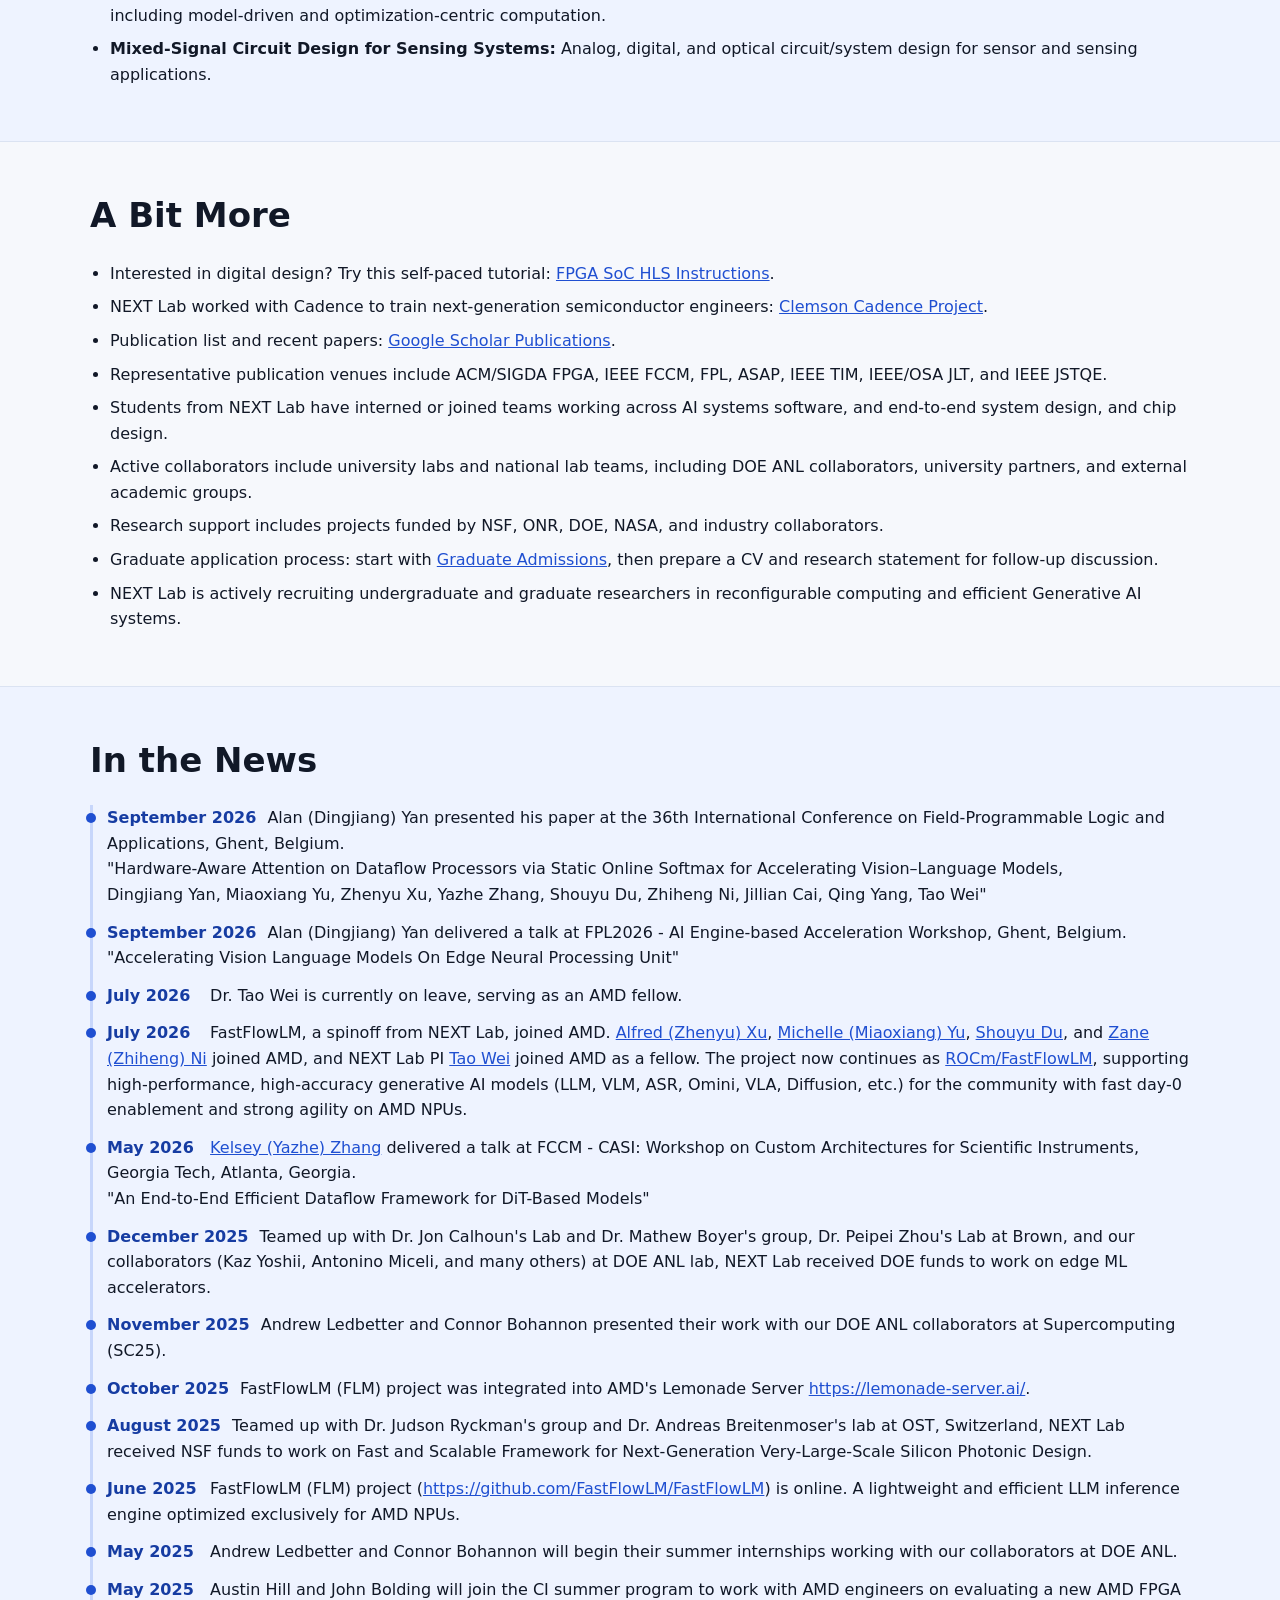
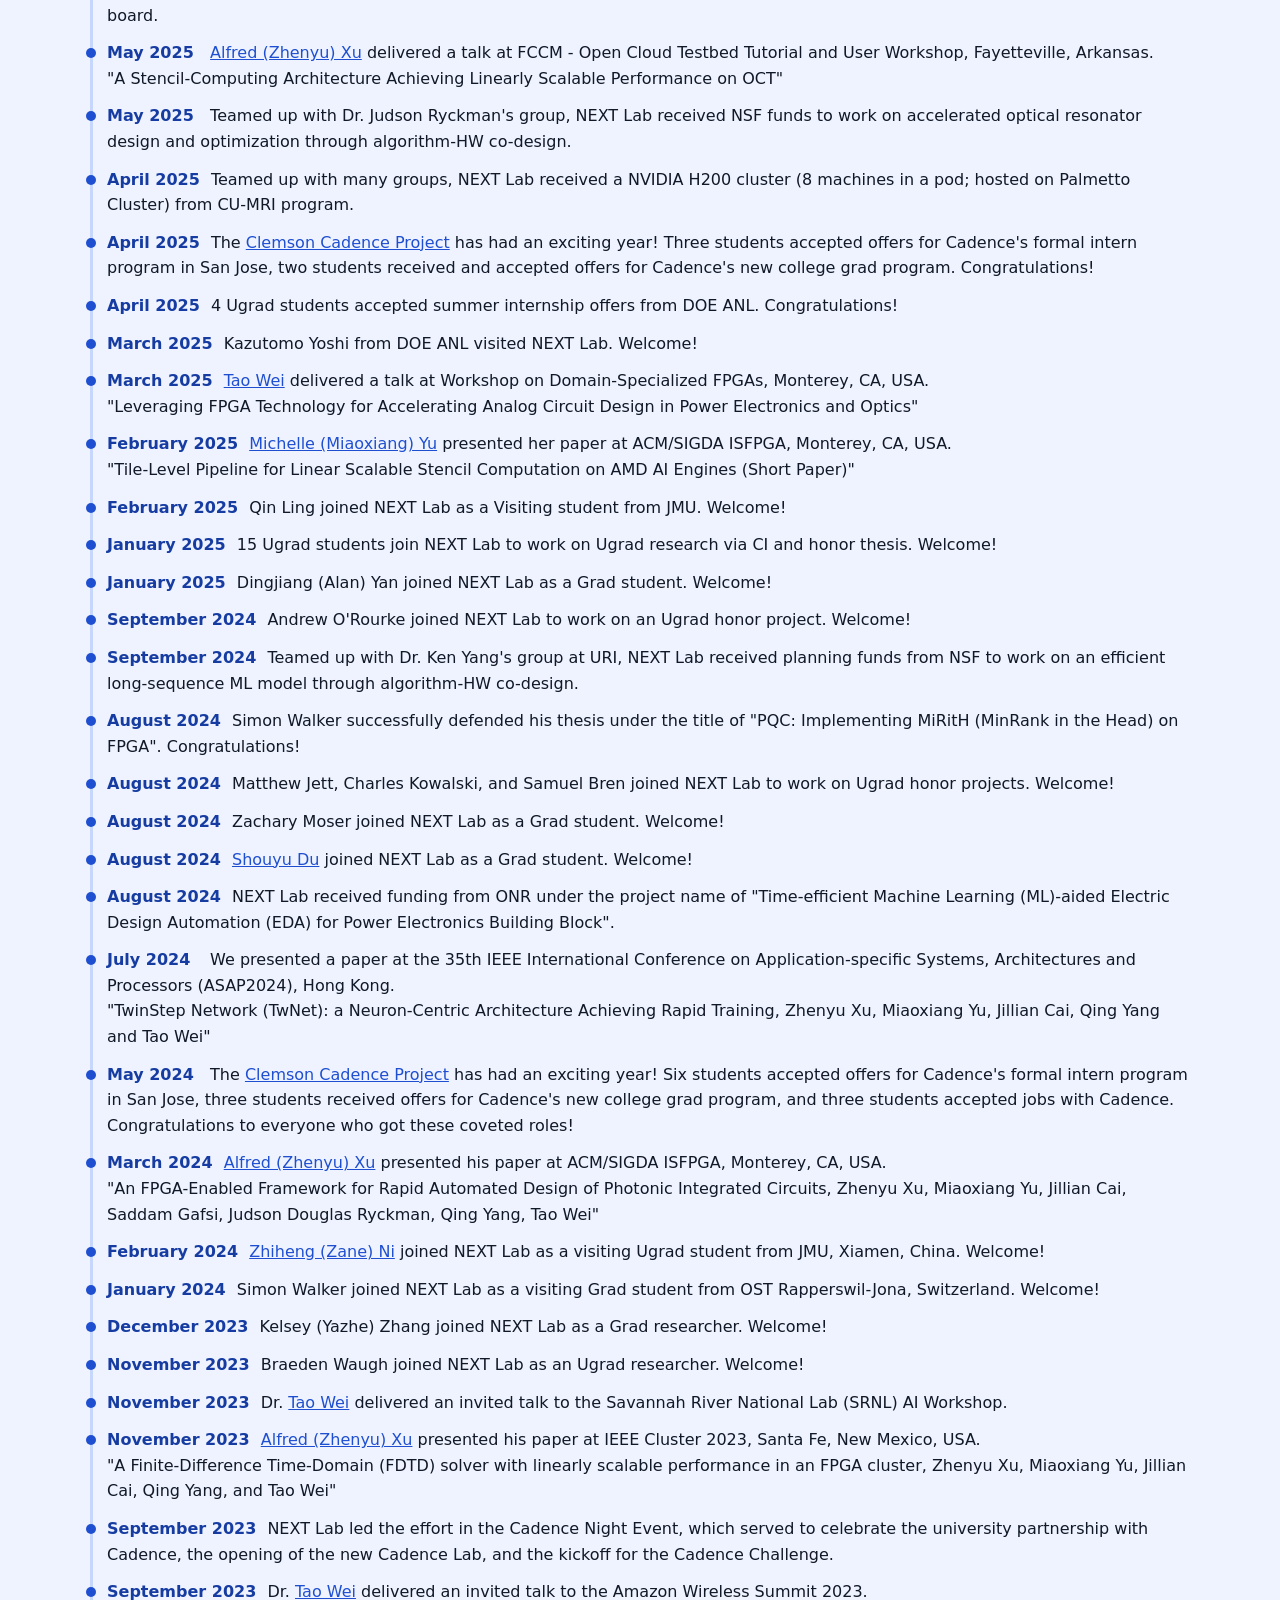
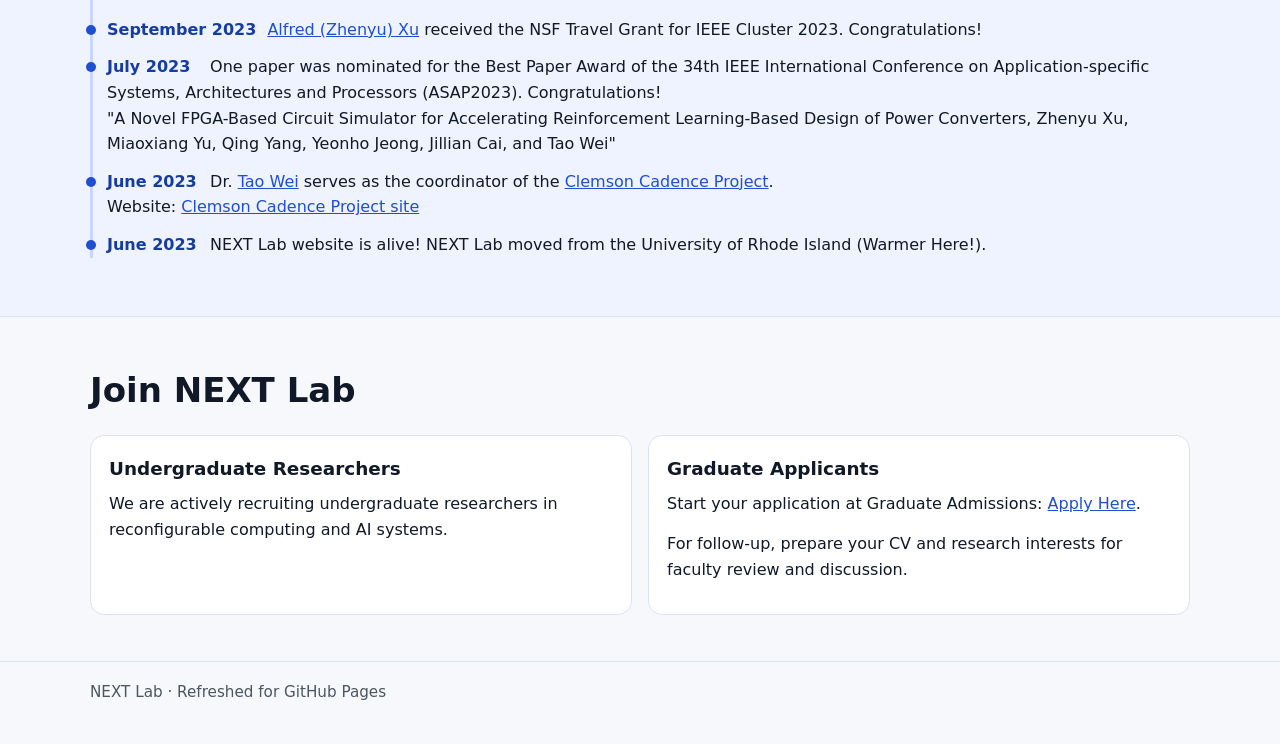
==== commit 8ec5b450: "Add September 2026 news items" ====
--- a/public/index.html
+++ b/public/index.html
@@ -156,6 +156,17 @@
         <h2>In the News</h2>
         <ul class="timeline">
           <li>
+            <span class="time">September 2026</span>
+            Alan (Dingjiang) Yan presented his paper at the 36th International Conference on Field-Programmable Logic and Applications, Ghent, Belgium.<br>
+            "Hardware-Aware Attention on Dataflow Processors via Static Online Softmax for Accelerating Vision–Language Models,<br>
+            Dingjiang Yan, Miaoxiang Yu, Zhenyu Xu, Yazhe Zhang, Shouyu Du, Zhiheng Ni, Jillian Cai, Qing Yang, Tao Wei"
+          </li>
+          <li>
+            <span class="time">September 2026</span>
+            Alan (Dingjiang) Yan delivered a talk at FPL2026 - AI Engine-based Acceleration Workshop, Ghent, Belgium.<br>
+            "Accelerating Vision Language Models On Edge Neural Processing Unit"
+          </li>
+          <li>
             <span class="time">July 2026</span>
             Dr. Tao Wei is currently on leave, serving as an AMD fellow.
           </li>
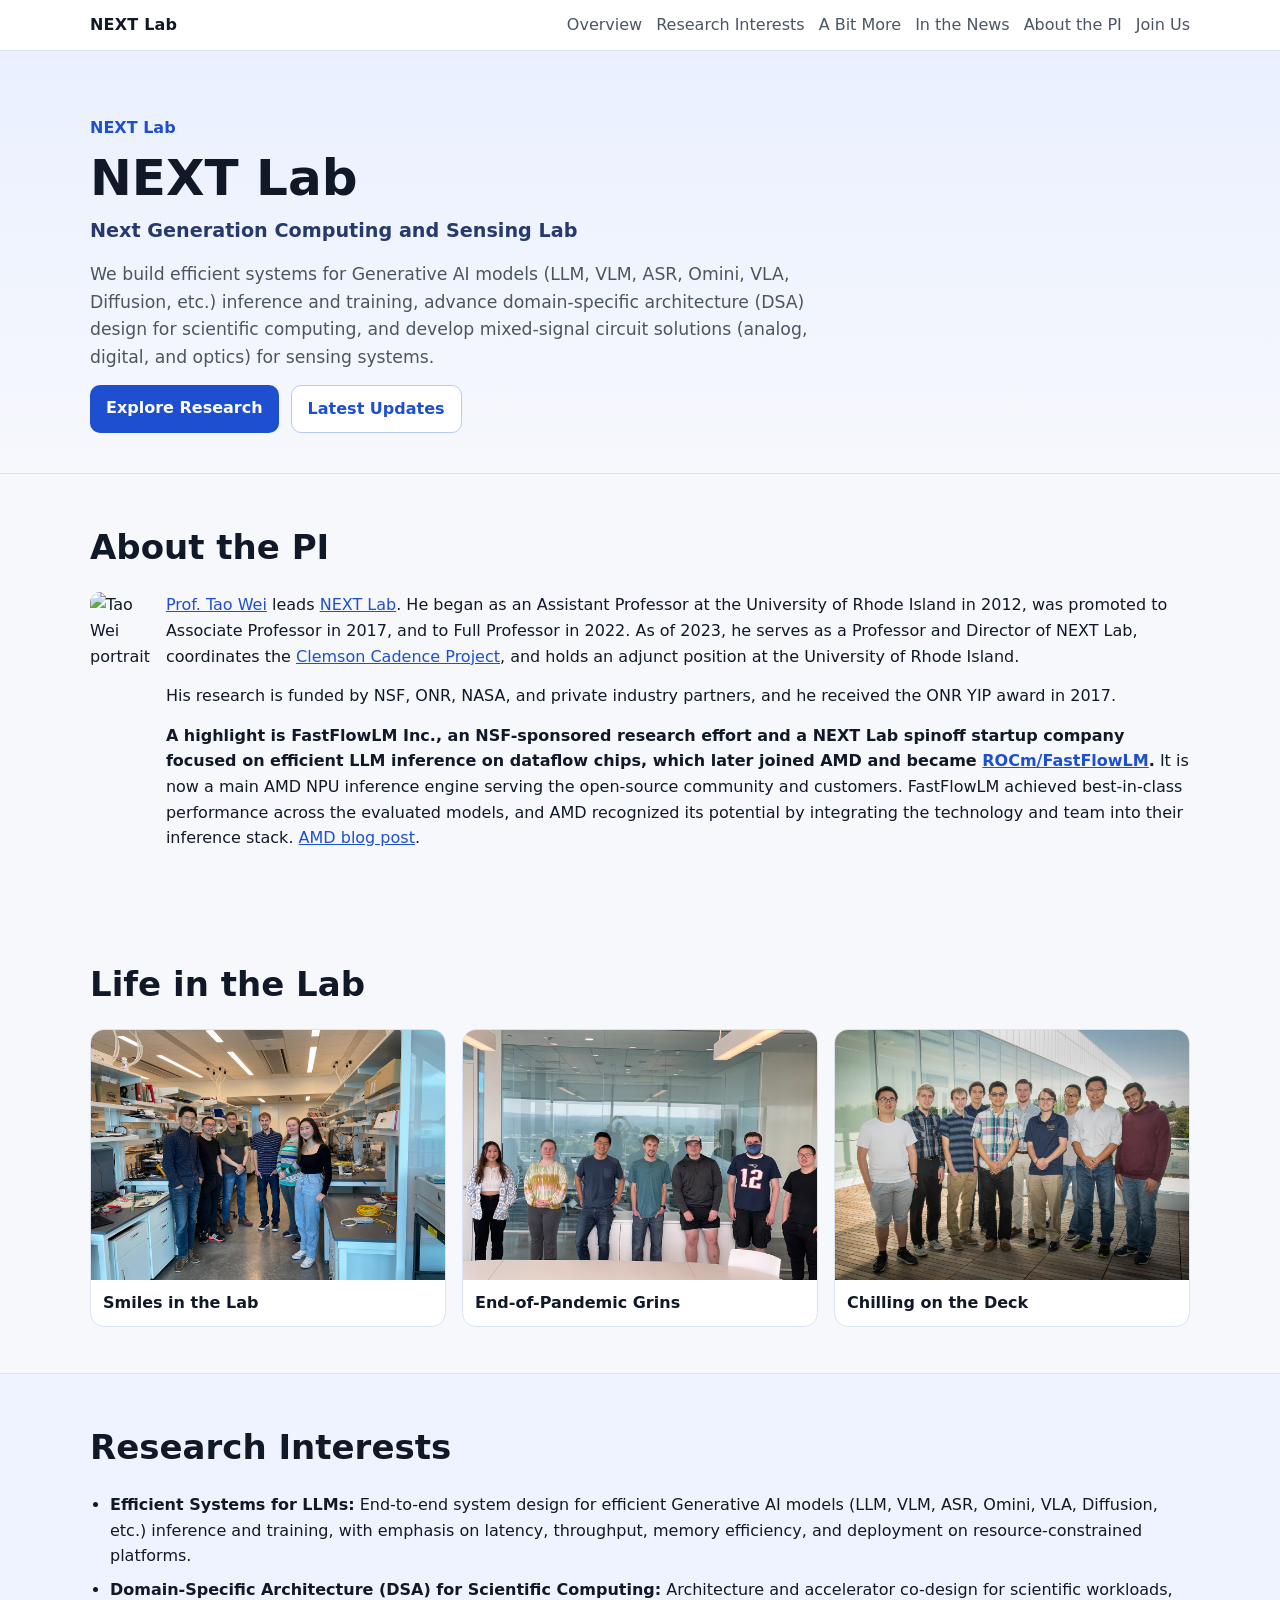
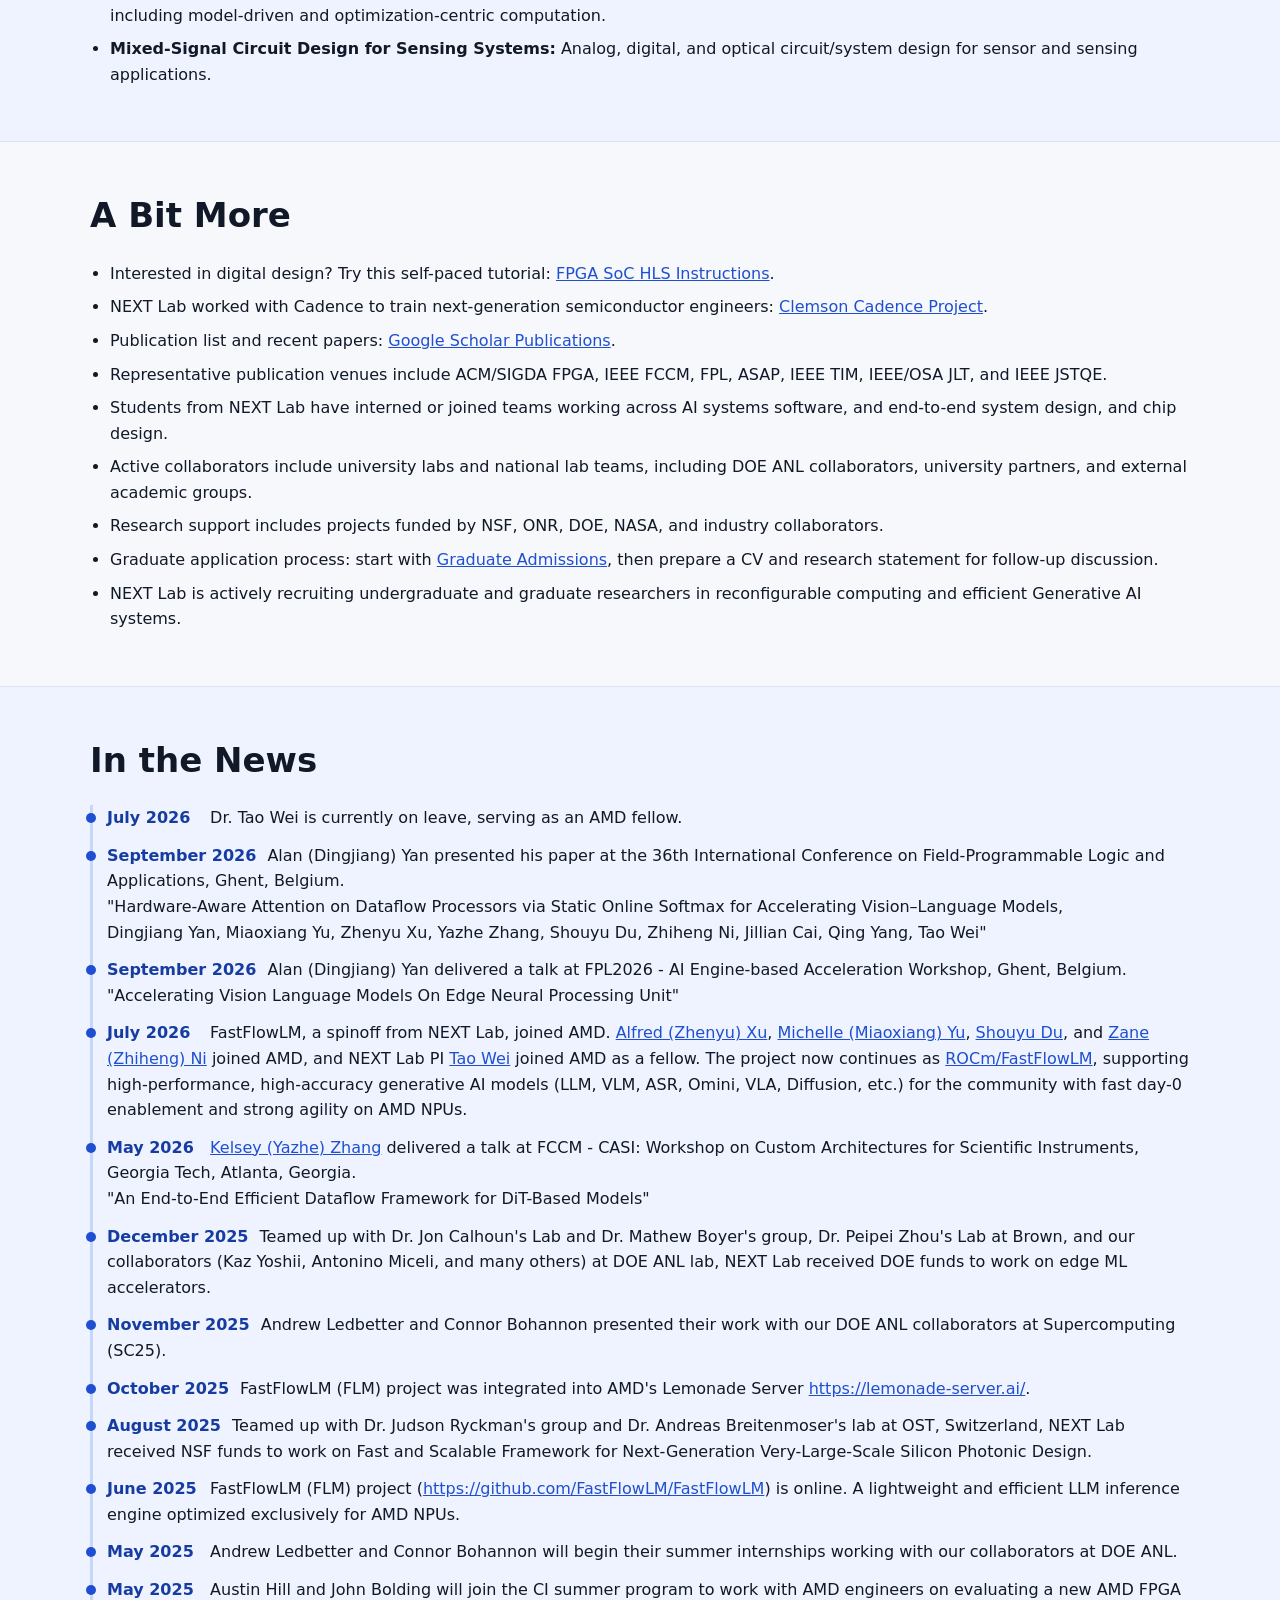
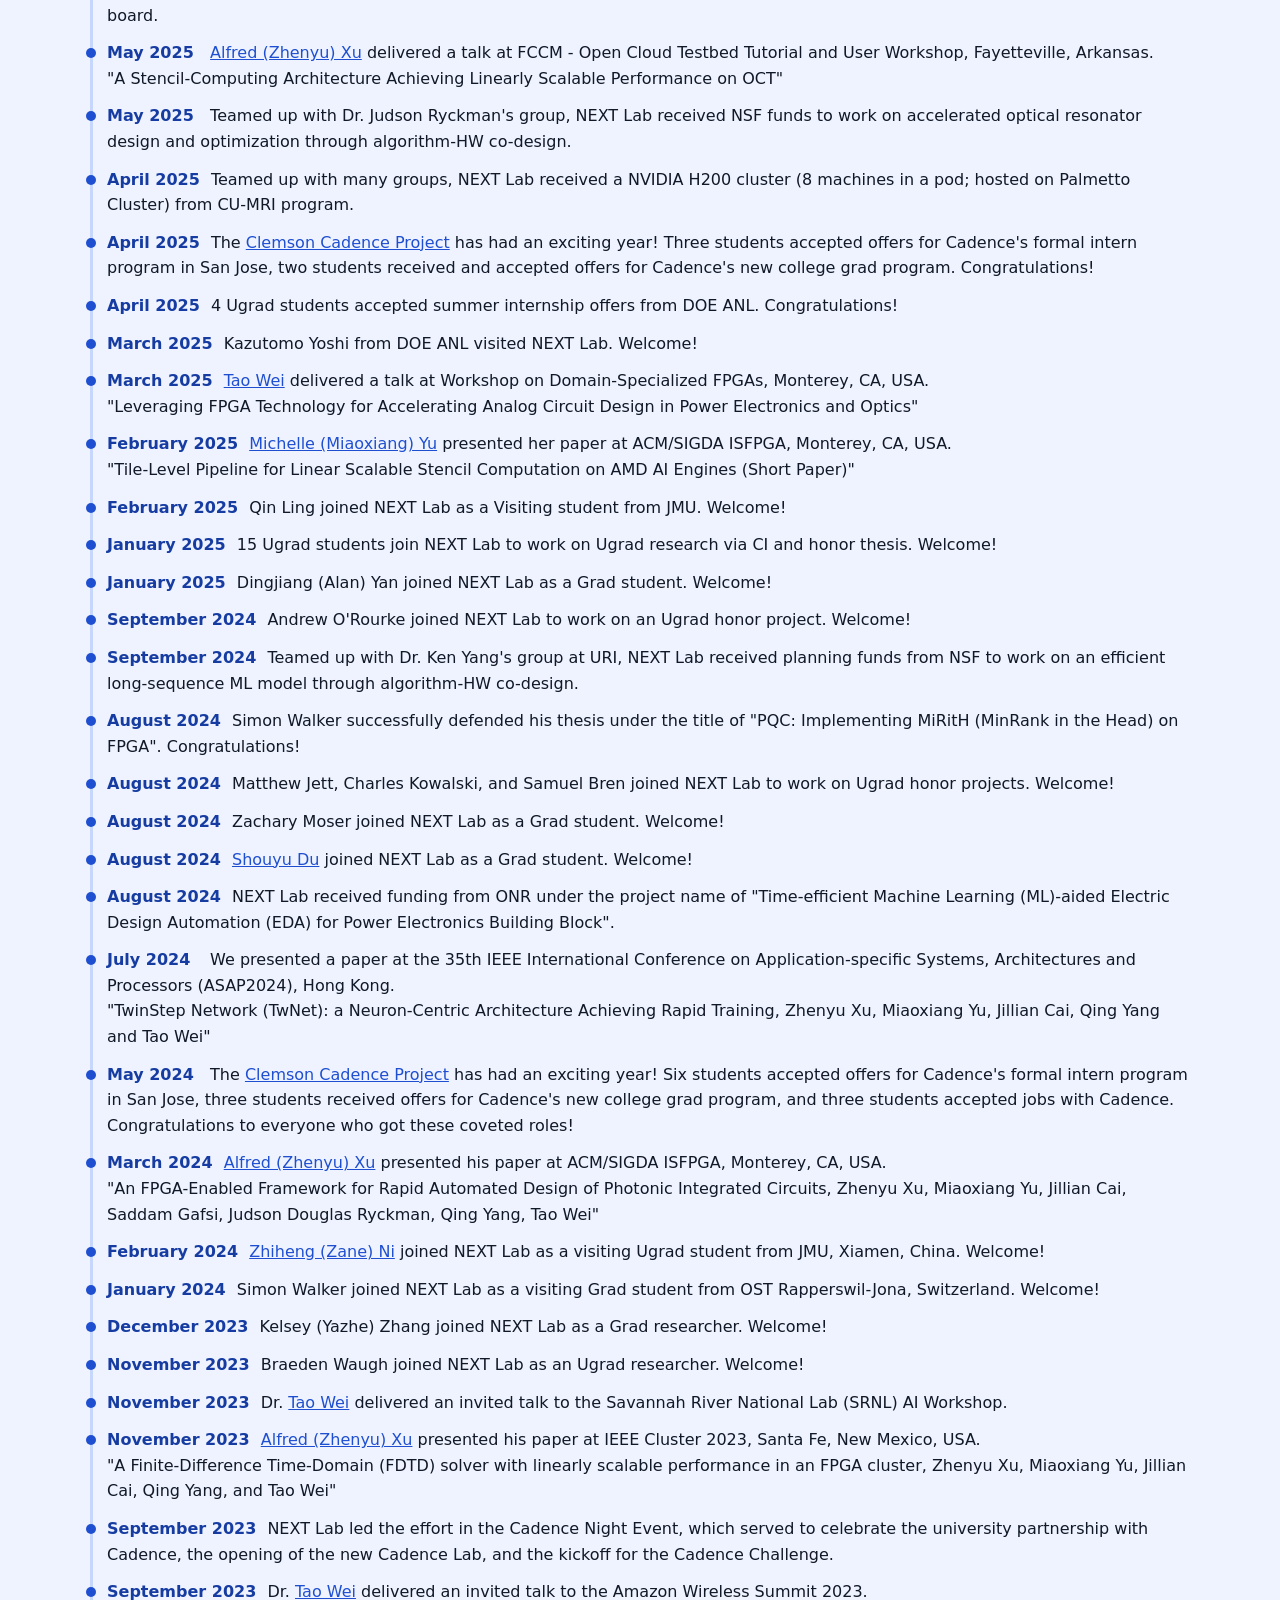
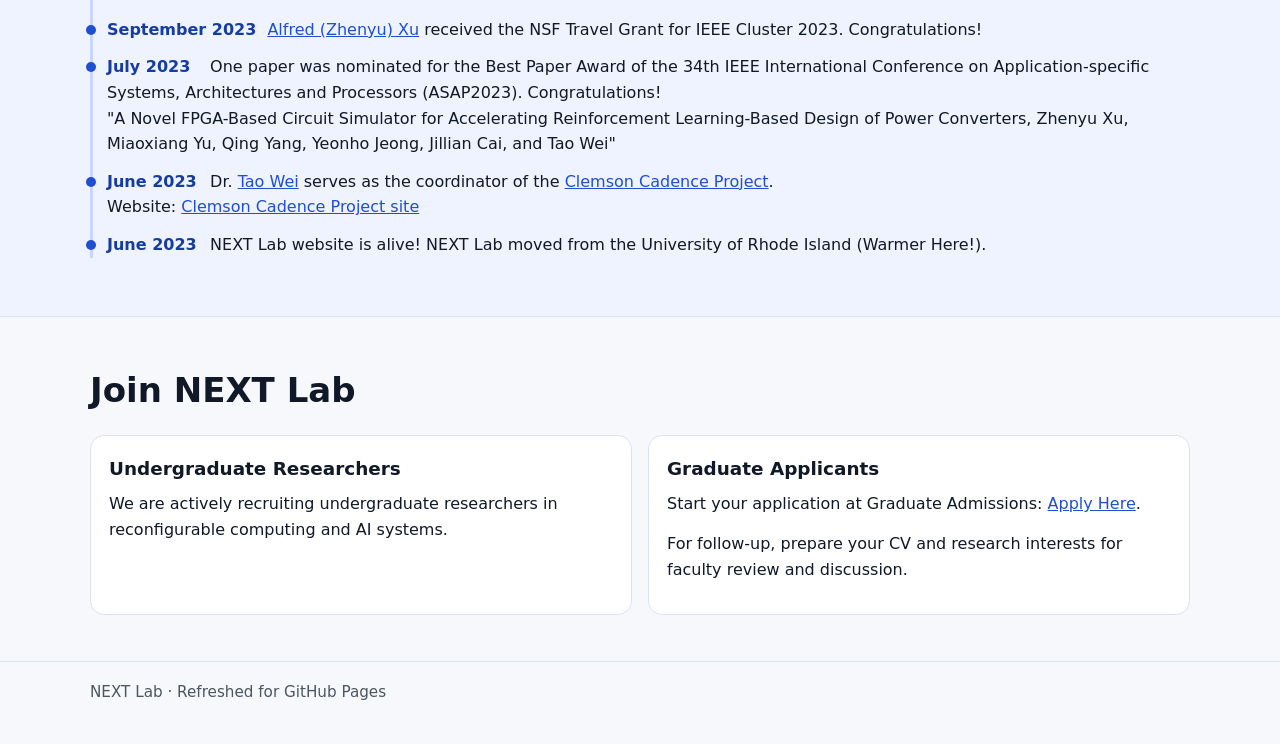
==== commit ac798974: "Update index.html" ====
--- a/public/index.html
+++ b/public/index.html
@@ -156,6 +156,10 @@
         <h2>In the News</h2>
         <ul class="timeline">
           <li>
+            <span class="time">July 2026</span>
+            Dr. Tao Wei is currently on leave, serving as an AMD fellow.
+          </li>
+          <li>
             <span class="time">September 2026</span>
             Alan (Dingjiang) Yan presented his paper at the 36th International Conference on Field-Programmable Logic and Applications, Ghent, Belgium.<br>
             "Hardware-Aware Attention on Dataflow Processors via Static Online Softmax for Accelerating Vision–Language Models,<br>
@@ -165,10 +169,6 @@
             <span class="time">September 2026</span>
             Alan (Dingjiang) Yan delivered a talk at FPL2026 - AI Engine-based Acceleration Workshop, Ghent, Belgium.<br>
             "Accelerating Vision Language Models On Edge Neural Processing Unit"
-          </li>
-          <li>
-            <span class="time">July 2026</span>
-            Dr. Tao Wei is currently on leave, serving as an AMD fellow.
           </li>
           <li>
             <span class="time">July 2026</span>
